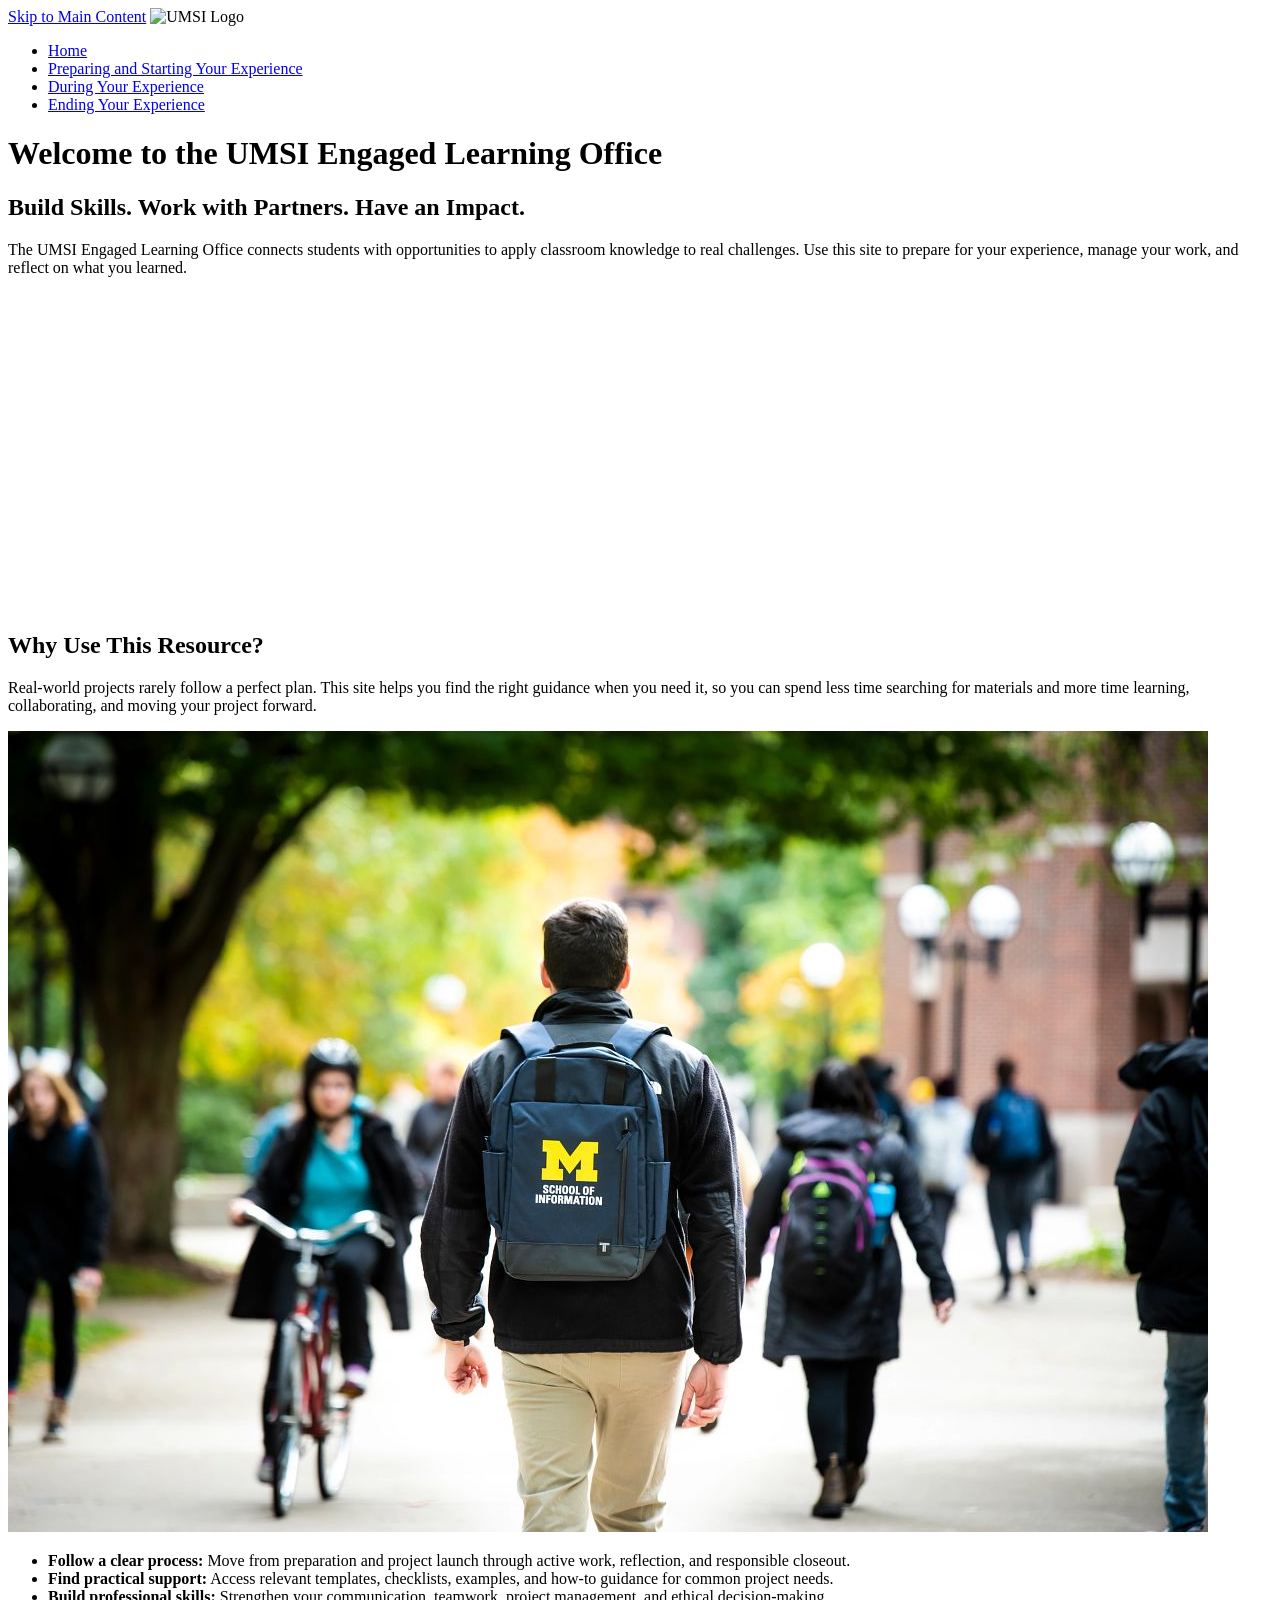
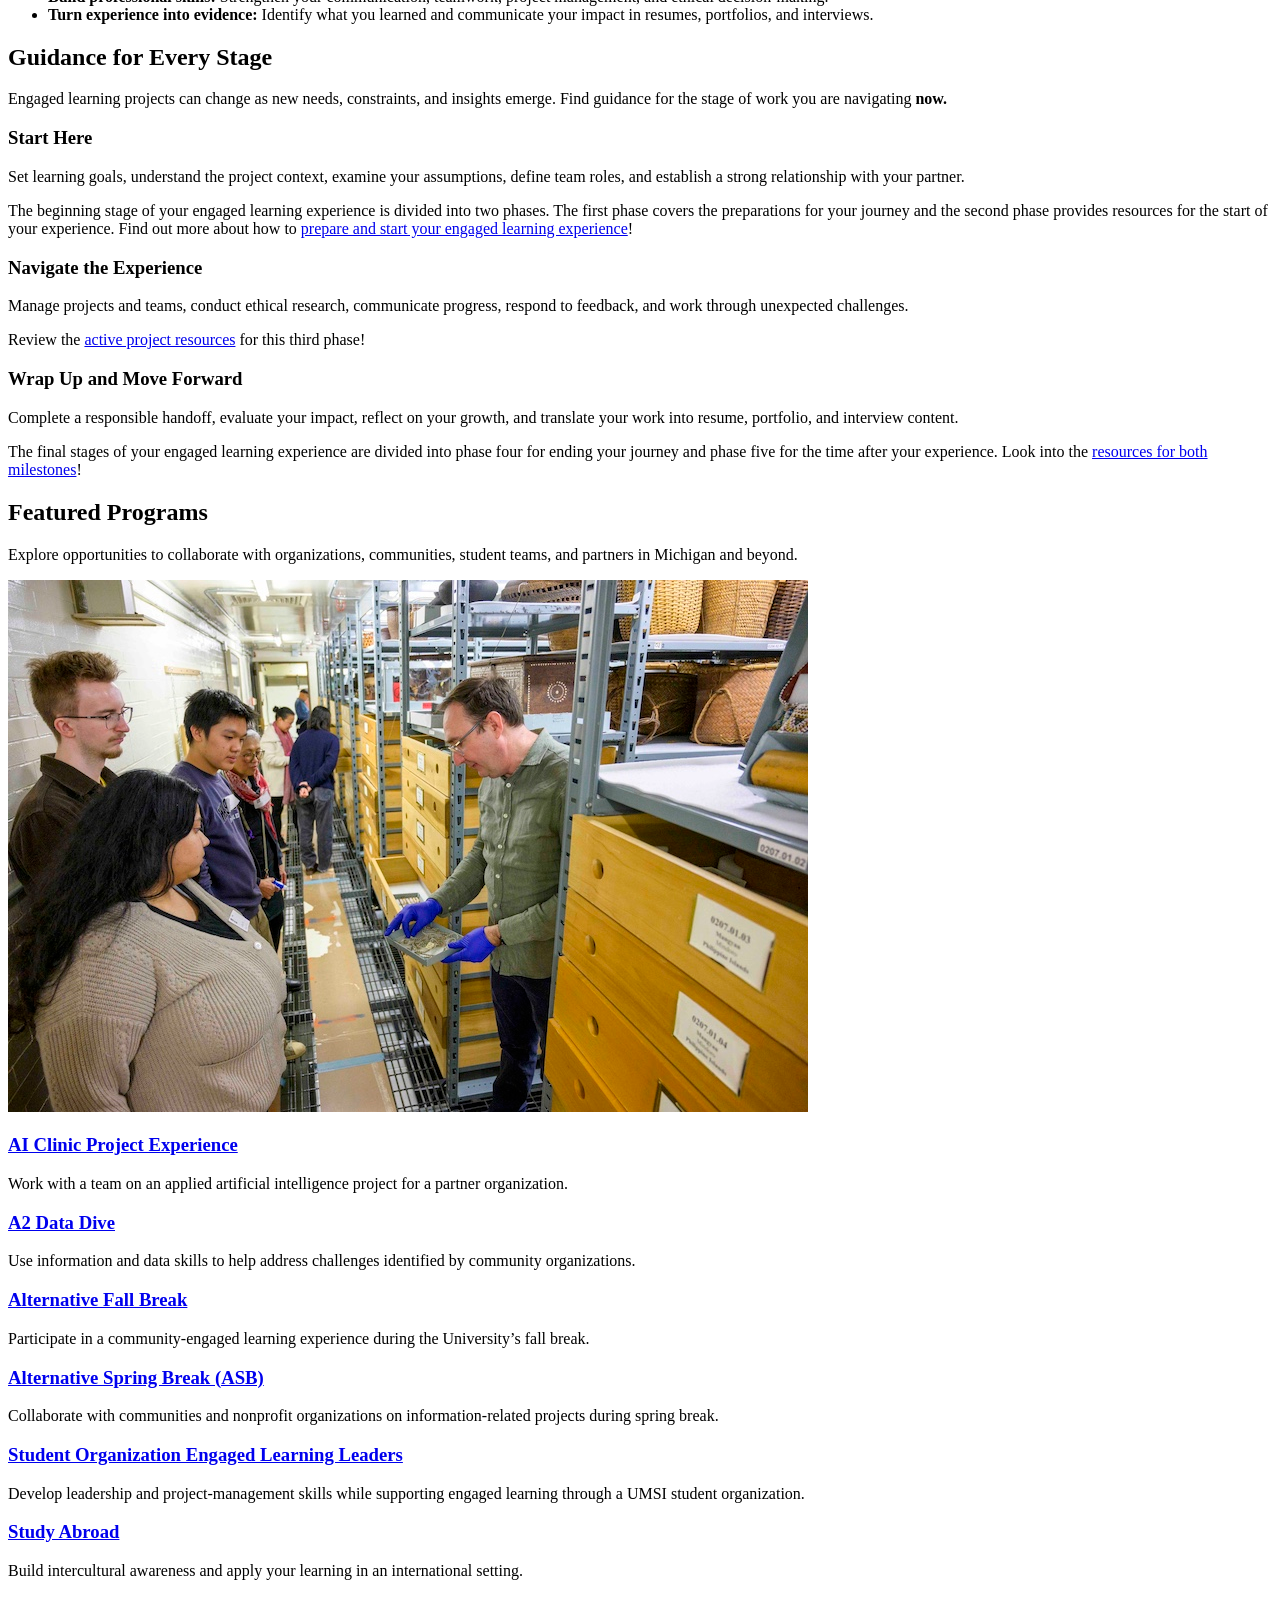
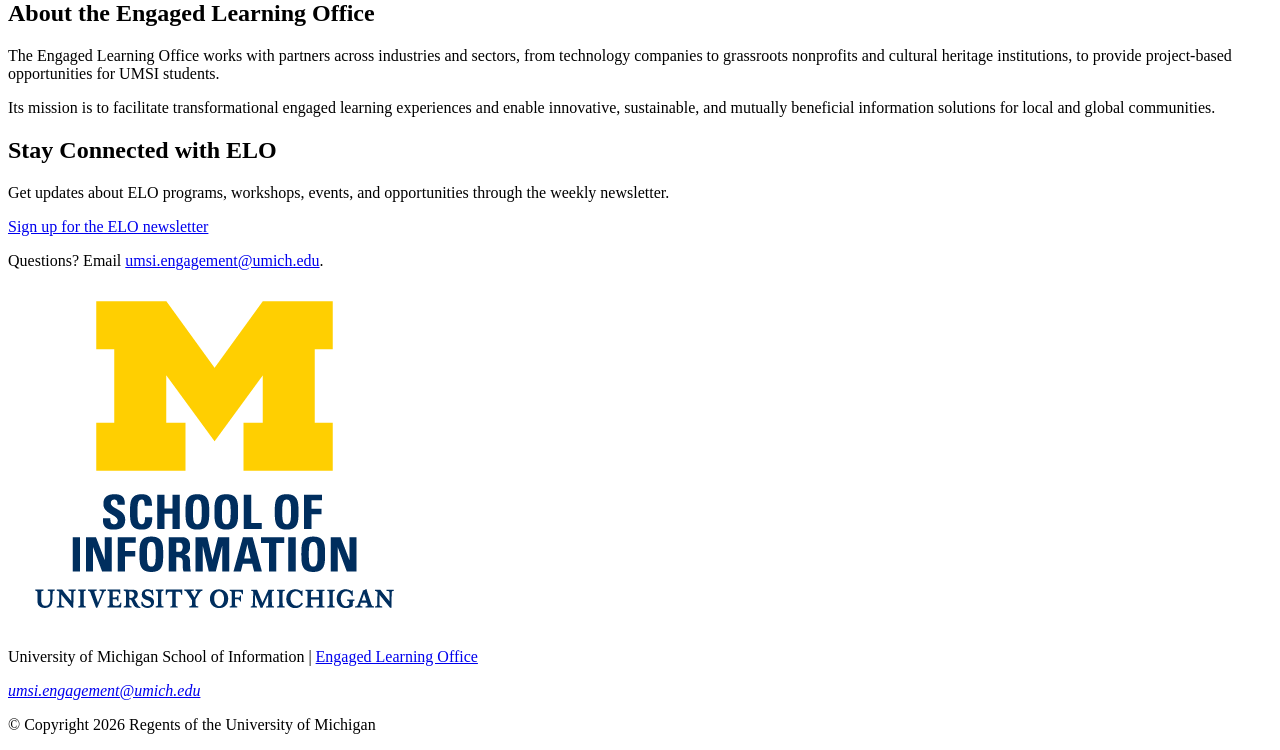
==== index.html @ 539a221c "Finish v1.3: validator gave error on youtube embedding code" ====
<!DOCTYPE html>
<html lang="en">
  <head>
      <meta charset="UTF-8">
      <meta name="viewport" content="width=device-width, initial-scale=1.0">
      <title>Engaged Learning Resources | UMSI</title>
  </head>

  <body>
    <header>
      <a href = "#main">Skip to Main Content</a>
      <img src="images/UMSI_header_logo.png" alt="UMSI Logo">
      <nav>
        <ul>
          <li><a href = "index.html">Home</a></li>
          <li><a href = "starting.html">Preparing and Starting Your Experience</a></li>
          <li><a href = "during.html">During Your Experience</a></li>
          <li><a href= "ending.html">Ending Your Experience</a></li>
        </ul>
      </nav>
      <h1>Welcome to the UMSI Engaged Learning Office</h1>
    </header>

    <main id="main">
      <section>
        <h2>Build Skills. Work with Partners. Have an Impact.</h2>
        <p>The UMSI Engaged Learning Office connects students with opportunities to apply classroom knowledge to real challenges. Use this site to prepare for your experience, manage your work, and reflect on what you learned.</p>
        <iframe width="560" height="315" src="https://www.youtube.com/embed/81ZO9RfIJEQ?si=tBp82YWZMl1u7CVS" title="YouTube video player" frameborder="0" allow="accelerometer; autoplay; clipboard-write; encrypted-media; gyroscope; picture-in-picture; web-share" referrerpolicy="strict-origin-when-cross-origin" allowfullscreen></iframe>
          <!-- Note: this iframe might cause an Axe ARIA error - that's not on you that's on YouTube! -->
      </section>

      <section>
        <h2>Why Use This Resource?</h2>
        <p>Real-world projects rarely follow a perfect plan. This site helps you find the right guidance when you need it, so you can spend less time searching for materials and more time learning, collaborating, and moving your project forward.</p>
        <img src="images/UMSI_CampusFall_UMSIBackpack_02.jpg" alt="A student wears a UMSI backpack in fall on the University Campus.">
        <ul>
          <li><strong>Follow a clear process:</strong> Move from preparation and project launch through active work, reflection, and responsible closeout.</li>
          <li><strong>Find practical support:</strong> Access relevant templates, checklists, examples, and how-to guidance for common project needs.</li>
          <li><strong>Build professional skills:</strong> Strengthen your communication, teamwork, project management, and ethical decision-making.</li>
          <li><strong>Turn experience into evidence:</strong> Identify what you learned and communicate your impact in resumes, portfolios, and interviews.</li>
        </ul>
      </section>

      <section>
        <h2>Guidance for Every Stage</h2>
        <p>Engaged learning projects can change as new needs, constraints, and insights emerge. Find guidance for the stage of work you are navigating <strong>now.</strong></p>
        <article>
          <h3>Start Here</h3>
          <p>Set learning goals, understand the project context, examine your assumptions, define team roles, and establish a strong relationship with your partner.</p>
          <p>The beginning stage of your engaged learning experience is divided into two phases. The first phase covers the preparations for your journey and the second phase provides resources for the start of your experience. Find out more about how to <a href="starting.html">prepare and start your engaged learning experience</a>!</p>
        </article>
        <article>
          <h3>Navigate the Experience</h3>
          <p>Manage projects and teams, conduct ethical research, communicate progress, respond to feedback, and work through unexpected challenges.</p>
          <p>Review the <a href="during.html">active project resources</a> for this third phase!</p>
        </article>
        <article>
          <h3>Wrap Up and Move Forward</h3>
          <p>Complete a responsible handoff, evaluate your impact, reflect on your growth, and translate your work into resume, portfolio, and interview content.</p>
          <p>The final stages of your engaged learning experience are divided into phase four for ending your journey and phase five for the time after your experience. Look into the <a href="ending.html">resources for both milestones</a>!</p>
        </article>
      </section>

      <section>
        <h2>Featured Programs</h2>
        <p>Explore opportunities to collaborate with organizations, communities, student teams, and partners in Michigan and beyond.</p>
        <img src="images/UMSI_alt_fallbreak_fieldmuseum.jpeg" alt="Students in Chicago at the Field Museum for alternative spring break">
        <article>
          <h3><a href="https://mcompass.umich.edu/_portal/tds-program-brochure?programid=12810">AI Clinic Project Experience</a></h3>
          <p>Work with a team on an applied artificial intelligence project for a partner organization.</p>
        </article>
        <article>
          <h3><a href="https://mcompass.umich.edu/_portal/tds-program-brochure?programid=12556">A2 Data Dive</a></h3>
          <p>Use information and data skills to help address challenges identified by community organizations.</p>
        </article>
        <article>
          <h3><a href="https://mcompass.umich.edu/_portal/tds-program-brochure?programid=11297">Alternative Fall Break</a></h3>
          <p>Participate in a community-engaged learning experience during the University’s fall break.</p>
        </article>
        <article>
          <h3><a href="https://mcompass.umich.edu/_portal/tds-program-brochure?programid=10621">Alternative Spring Break (ASB)</a></h3>
          <p>Collaborate with communities and nonprofit organizations on information-related projects during spring break.</p>
        </article>
        <article>
          <h3><a href="https://mcompass.umich.edu/_portal/tds-program-brochure?programid=12294">Student Organization Engaged Learning Leaders</a></h3>
          <p>Develop leadership and project-management skills while supporting engaged learning through a UMSI student organization.</p>
        </article>
        <article>
          <h3><a href="https://www.si.umich.edu/student-life/study-abroad">Study Abroad</a></h3>
          <p>Build intercultural awareness and apply your learning in an international setting. </p>
        </article>
      </section>

      <section>
        <h2>About the Engaged Learning Office</h2>
        <p>The Engaged Learning Office works with partners across industries and sectors, from technology companies to grassroots nonprofits and cultural heritage institutions, to provide project-based opportunities for UMSI students.</p>
        <p>Its mission is to facilitate transformational engaged learning experiences and enable innovative, sustainable, and mutually beneficial information solutions for local and global communities.</p>
      </section>

      <aside>
        <h2>Stay Connected with ELO</h2>
        <p>Get updates about ELO programs, workshops, events, and opportunities through the weekly newsletter.</p>
        <div>
          <a href="https://umsi.info/elo-newsletter"> Sign up for the ELO newsletter</a>
        </div>
        <p>Questions? Email <a href="mailto:umsi.engagement@umich.edu">umsi.engagement@umich.edu</a>.</p>
      </aside>

      <!-- Content taken & modified from UMGPT with the prompt, "Write me a webpage of intro content to help meet the following requirements - this is for the home page": and then pasted in the client objectives & project requirements"
      UMGPT. (2026). UMGPT ( GPT-5.6 Sol September 7th version) [Large language model]. -->
      <!-- I added further content from the ELO content document and modified some other parts as well-->
    </main>
    
    <footer>
      <img src="images/UMSI_footer_logo.png" alt="UMSI logo">
      <p>University of Michigan School of Information | <a href="https://www.si.umich.edu/programs/engaged-learning/about-engaged-learning-office">Engaged Learning Office </a></p>
      <address>
        <a href="mailto:umsi.engagement@umich.edu">umsi.engagement@umich.edu</a>
      </address>
      <p>&copy; Copyright 2026 Regents of the University of Michigan</p>
    </footer>

  </body>

</html>
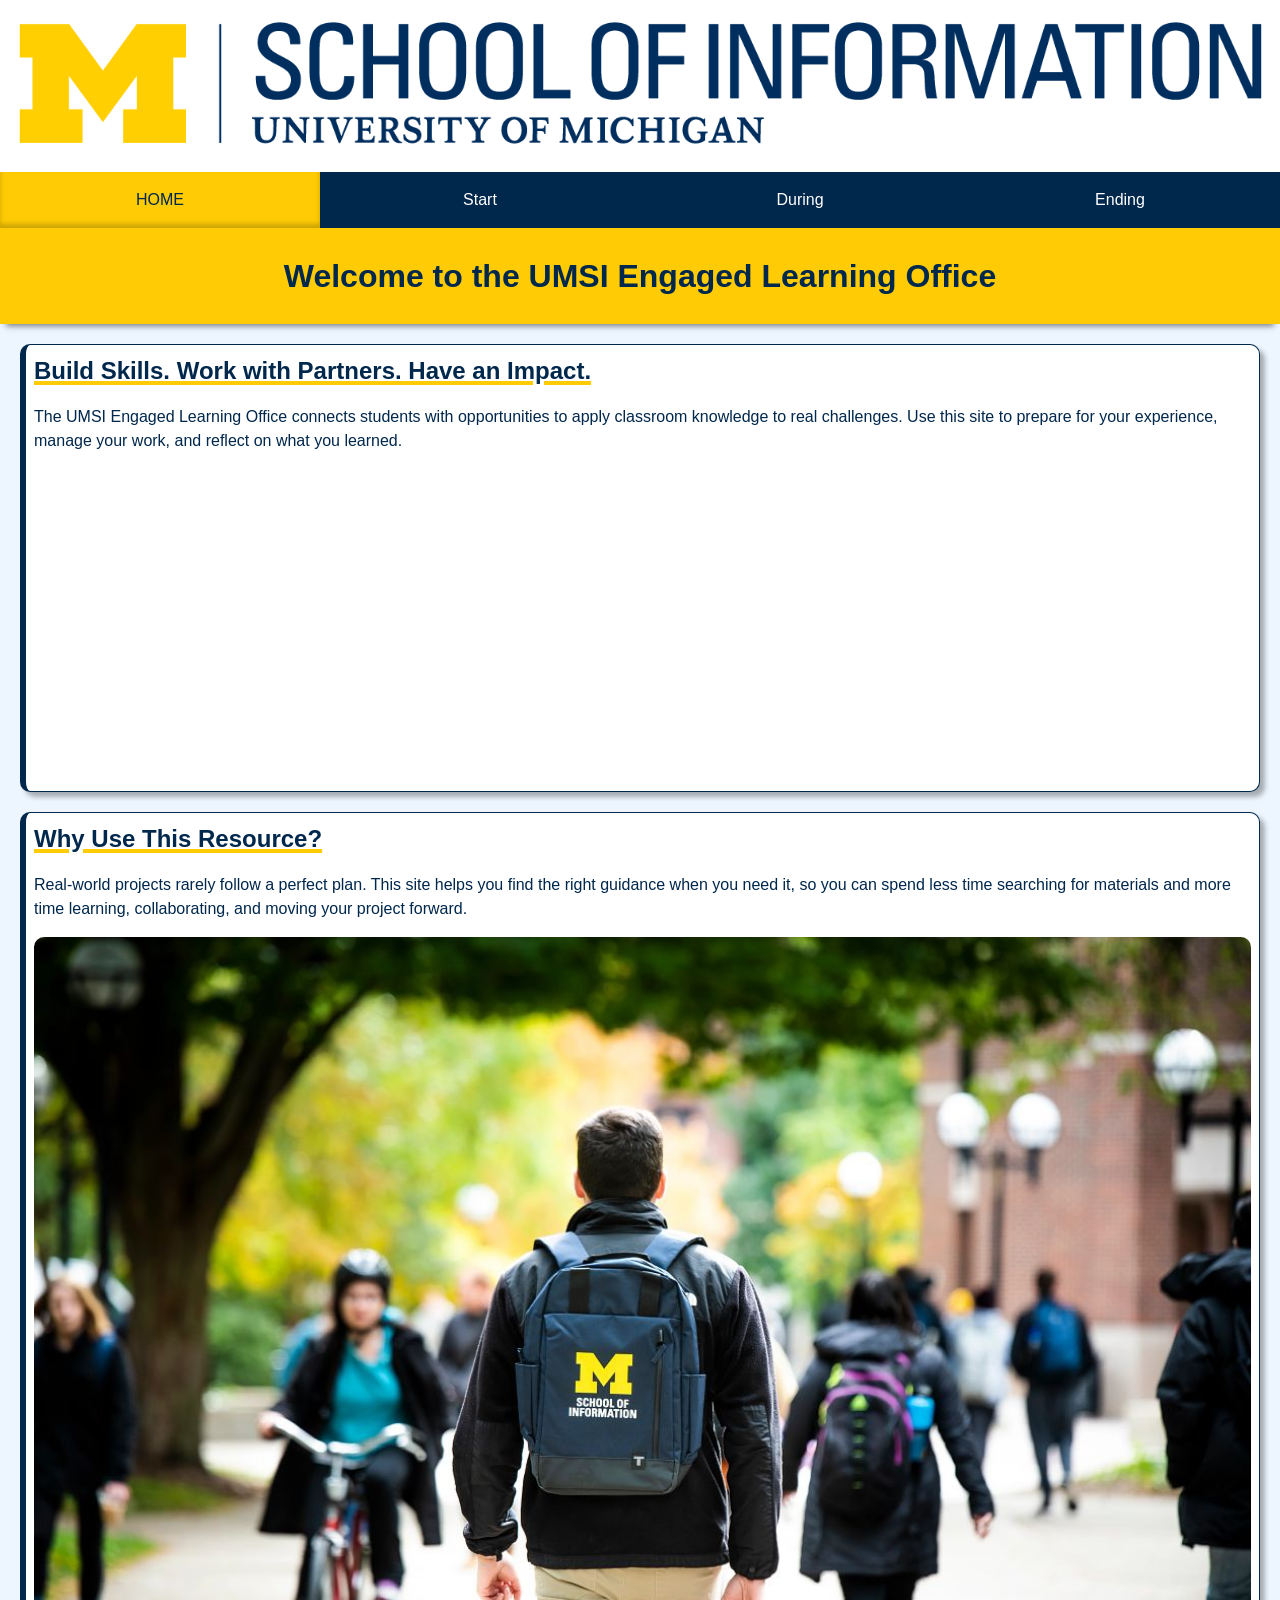
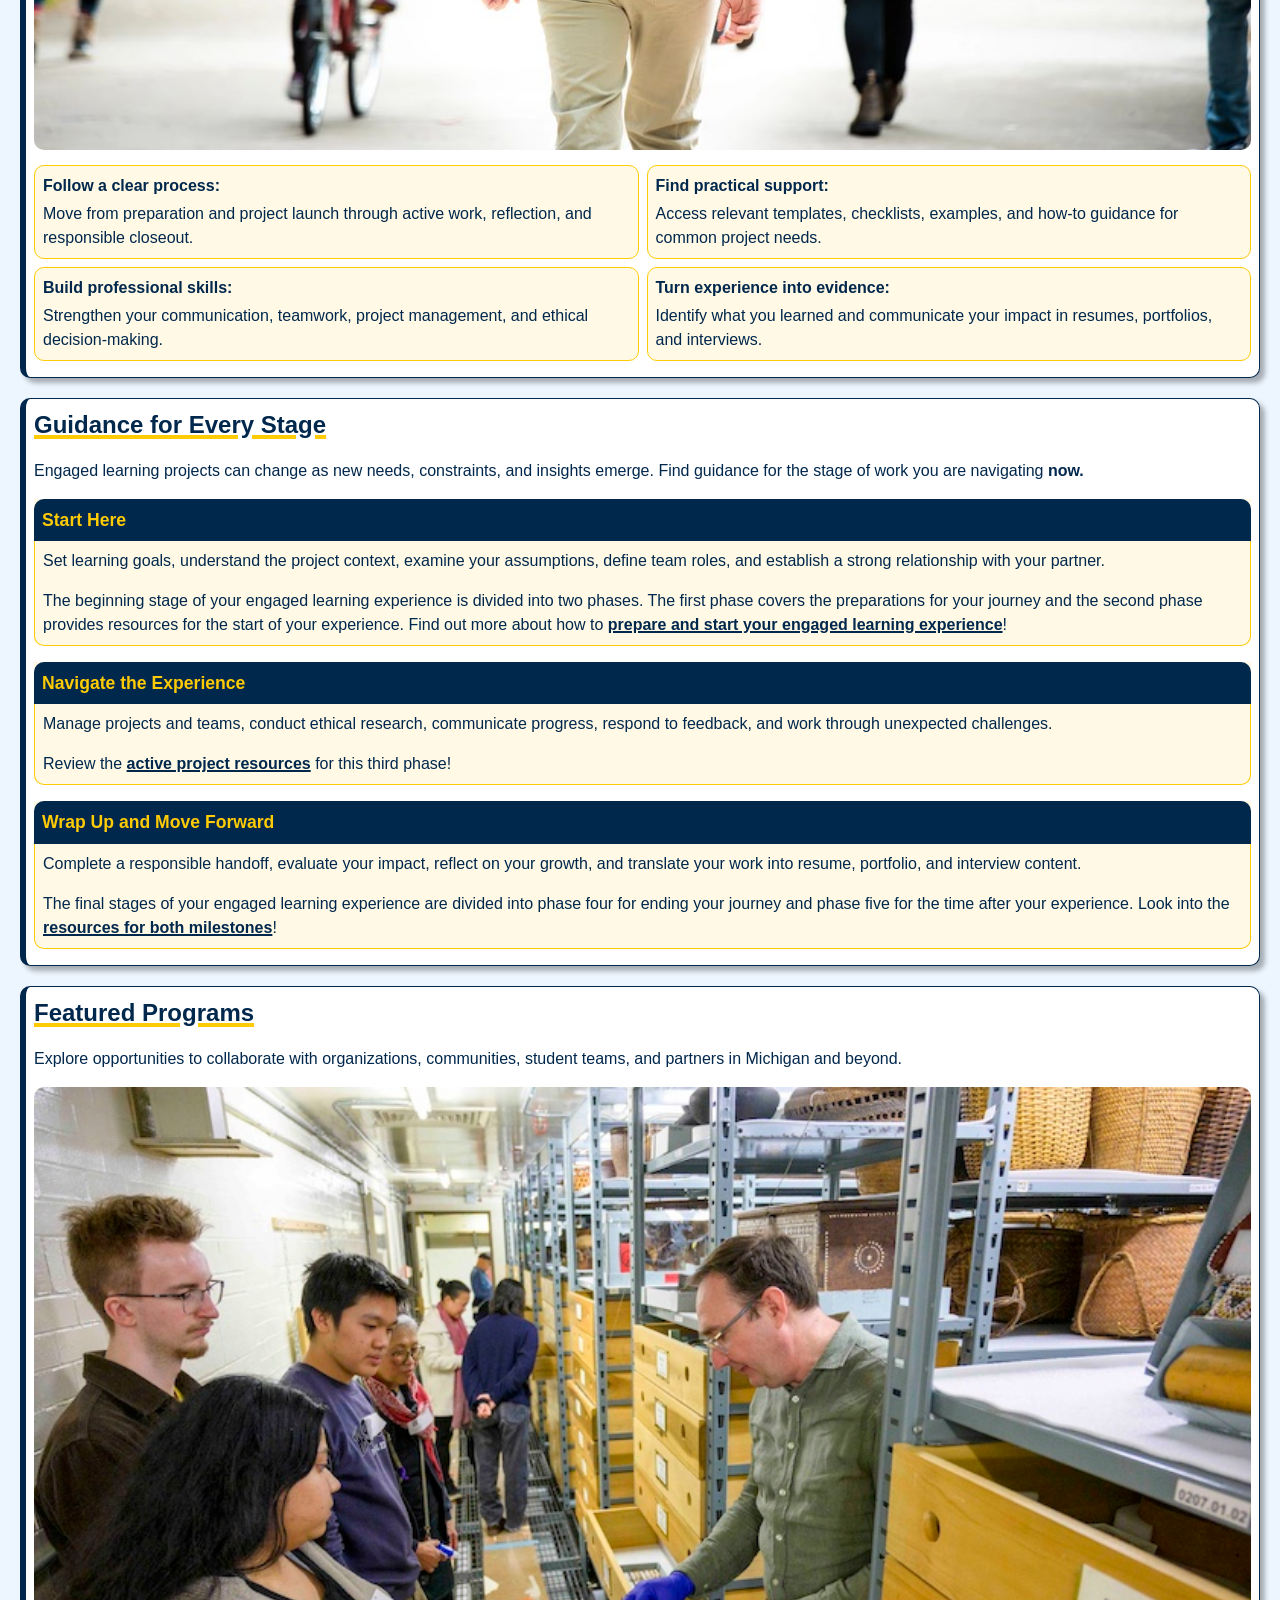
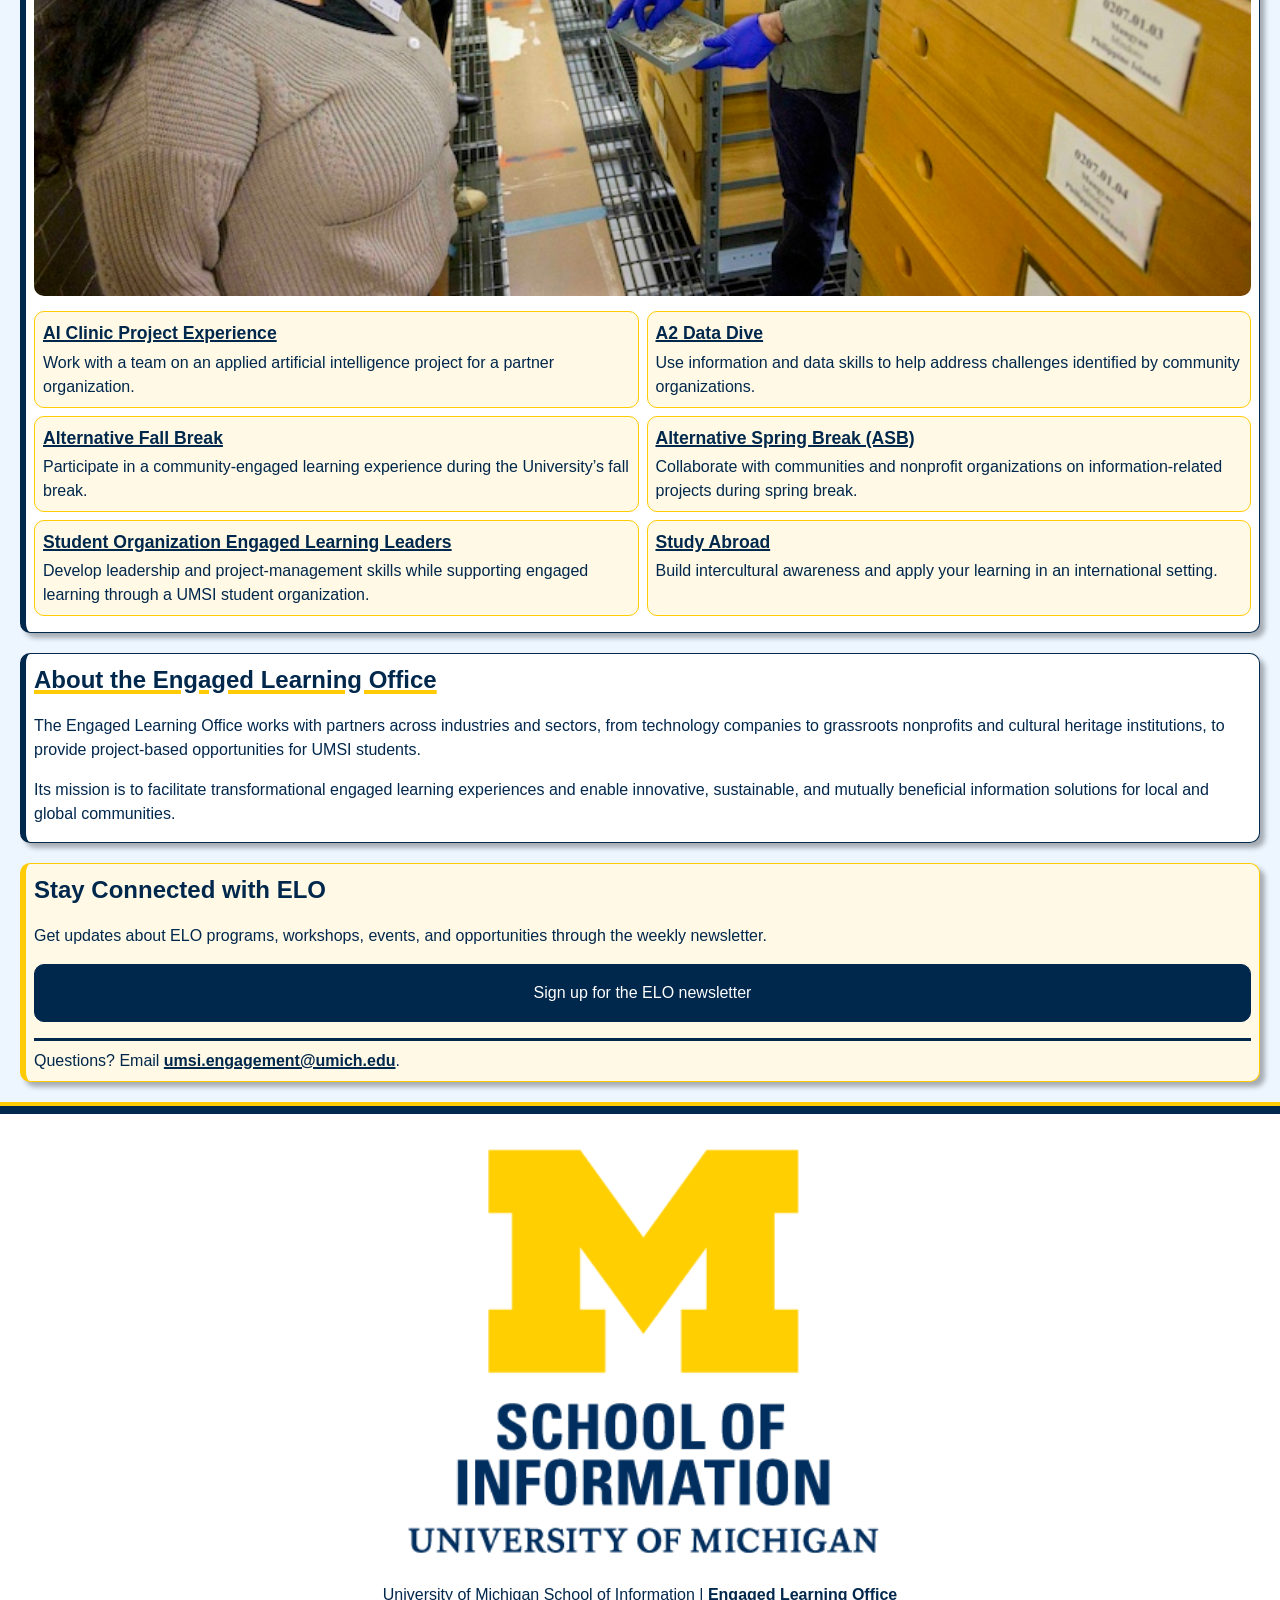
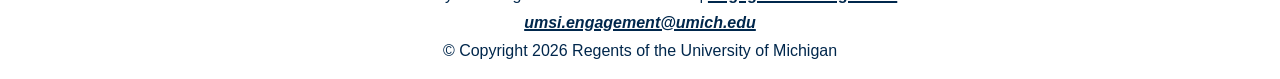
==== commit a07c32a1: "Finish v1.0" ====
--- a/index.html
+++ b/index.html
@@ -3,19 +3,21 @@
   <head>
       <meta charset="UTF-8">
       <meta name="viewport" content="width=device-width, initial-scale=1.0">
+      <link rel="stylesheet" href="css/html5reset.css">
+      <link rel="stylesheet" href="css/style.css">
       <title>Engaged Learning Resources | UMSI</title>
   </head>
 
   <body>
     <header>
-      <a href = "#main">Skip to Main Content</a>
-      <img src="images/UMSI_header_logo.png" alt="UMSI Logo">
+      <a class="skip" href = "#main">Skip to Main Content</a>
+      <img class="logo" src="images/UMSI_header_logo.png" alt="UMSI Logo">
       <nav>
         <ul>
-          <li><a href = "index.html">Home</a></li>
-          <li><a href = "starting.html">Preparing and Starting Your Experience</a></li>
-          <li><a href = "during.html">During Your Experience</a></li>
-          <li><a href= "ending.html">Ending Your Experience</a></li>
+          <li class="active"><a href = "index.html">Home</a></li>
+          <li><a href = "starting.html">Start</a></li>
+          <li><a href = "during.html">During</a></li>
+          <li><a href= "ending.html">Ending</a></li>
         </ul>
       </nav>
       <h1>Welcome to the UMSI Engaged Learning Office</h1>
@@ -33,7 +35,7 @@
         <h2>Why Use This Resource?</h2>
         <p>Real-world projects rarely follow a perfect plan. This site helps you find the right guidance when you need it, so you can spend less time searching for materials and more time learning, collaborating, and moving your project forward.</p>
         <img src="images/UMSI_CampusFall_UMSIBackpack_02.jpg" alt="A student wears a UMSI backpack in fall on the University Campus.">
-        <ul>
+        <ul class="list_container">
           <li><strong>Follow a clear process:</strong> Move from preparation and project launch through active work, reflection, and responsible closeout.</li>
           <li><strong>Find practical support:</strong> Access relevant templates, checklists, examples, and how-to guidance for common project needs.</li>
           <li><strong>Build professional skills:</strong> Strengthen your communication, teamwork, project management, and ethical decision-making.</li>
@@ -41,7 +43,7 @@
         </ul>
       </section>
 
-      <section>
+      <section class="guidance">
         <h2>Guidance for Every Stage</h2>
         <p>Engaged learning projects can change as new needs, constraints, and insights emerge. Find guidance for the stage of work you are navigating <strong>now.</strong></p>
         <article>
@@ -65,30 +67,32 @@
         <h2>Featured Programs</h2>
         <p>Explore opportunities to collaborate with organizations, communities, student teams, and partners in Michigan and beyond.</p>
         <img src="images/UMSI_alt_fallbreak_fieldmuseum.jpeg" alt="Students in Chicago at the Field Museum for alternative spring break">
-        <article>
-          <h3><a href="https://mcompass.umich.edu/_portal/tds-program-brochure?programid=12810">AI Clinic Project Experience</a></h3>
-          <p>Work with a team on an applied artificial intelligence project for a partner organization.</p>
-        </article>
-        <article>
-          <h3><a href="https://mcompass.umich.edu/_portal/tds-program-brochure?programid=12556">A2 Data Dive</a></h3>
-          <p>Use information and data skills to help address challenges identified by community organizations.</p>
-        </article>
-        <article>
-          <h3><a href="https://mcompass.umich.edu/_portal/tds-program-brochure?programid=11297">Alternative Fall Break</a></h3>
-          <p>Participate in a community-engaged learning experience during the University’s fall break.</p>
-        </article>
-        <article>
-          <h3><a href="https://mcompass.umich.edu/_portal/tds-program-brochure?programid=10621">Alternative Spring Break (ASB)</a></h3>
-          <p>Collaborate with communities and nonprofit organizations on information-related projects during spring break.</p>
-        </article>
-        <article>
-          <h3><a href="https://mcompass.umich.edu/_portal/tds-program-brochure?programid=12294">Student Organization Engaged Learning Leaders</a></h3>
-          <p>Develop leadership and project-management skills while supporting engaged learning through a UMSI student organization.</p>
-        </article>
-        <article>
-          <h3><a href="https://www.si.umich.edu/student-life/study-abroad">Study Abroad</a></h3>
-          <p>Build intercultural awareness and apply your learning in an international setting. </p>
-        </article>
+        <div class="featured_programs">
+          <article>
+            <h3><a href="https://mcompass.umich.edu/_portal/tds-program-brochure?programid=12810">AI Clinic Project Experience</a></h3>
+            <p>Work with a team on an applied artificial intelligence project for a partner organization.</p>
+          </article>
+          <article>
+            <h3><a href="https://mcompass.umich.edu/_portal/tds-program-brochure?programid=12556">A2 Data Dive</a></h3>
+            <p>Use information and data skills to help address challenges identified by community organizations.</p>
+          </article>
+          <article>
+            <h3><a href="https://mcompass.umich.edu/_portal/tds-program-brochure?programid=11297">Alternative Fall Break</a></h3>
+            <p>Participate in a community-engaged learning experience during the University’s fall break.</p>
+          </article>
+          <article>
+            <h3><a href="https://mcompass.umich.edu/_portal/tds-program-brochure?programid=10621">Alternative Spring Break (ASB)</a></h3>
+            <p>Collaborate with communities and nonprofit organizations on information-related projects during spring break.</p>
+          </article>
+          <article>
+            <h3><a href="https://mcompass.umich.edu/_portal/tds-program-brochure?programid=12294">Student Organization Engaged Learning Leaders</a></h3>
+            <p>Develop leadership and project-management skills while supporting engaged learning through a UMSI student organization.</p>
+          </article>
+          <article>
+            <h3><a href="https://www.si.umich.edu/student-life/study-abroad">Study Abroad</a></h3>
+            <p>Build intercultural awareness and apply your learning in an international setting. </p>
+          </article>
+        </div>
       </section>
 
       <section>
@@ -112,7 +116,7 @@
     </main>
     
     <footer>
-      <img src="images/UMSI_footer_logo.png" alt="UMSI logo">
+      <img class="logo" src="images/UMSI_footer_logo.png" alt="UMSI Logo in square format">
       <p>University of Michigan School of Information | <a href="https://www.si.umich.edu/programs/engaged-learning/about-engaged-learning-office">Engaged Learning Office </a></p>
       <address>
         <a href="mailto:umsi.engagement@umich.edu">umsi.engagement@umich.edu</a>
--- a/css/style.css
+++ b/css/style.css
@@ -0,0 +1,431 @@
+/*taken from hw3*/
+html{
+    scroll-behavior: smooth;
+}
+
+/*(partly) taken from hw3*/
+body {
+    font-family: "Atkison Hyperlegible", "Nunito Sans", sans-serif;
+    font-size: 1rem;
+    line-height: 1.5;
+    margin: 0;
+    padding: 0;
+    color: #00274C;
+}
+
+h1 {
+    font-size: 2rem;
+}
+
+h2 {
+    font-size: 1.5rem;
+}
+
+h3{
+    font-size: 1.1rem;
+}
+.skip {
+    position: absolute;
+    top: -60px;
+    left: 0;
+    padding: 0.5rem 1rem;
+    z-index: 1000;
+    border-radius: 0.5rem;
+    background-color: #FFCB05;
+    border: 0.2rem solid #00274C;
+    text-decoration: none;
+    color: #00274C;
+}
+
+.skip:focus {
+    top: 1rem;
+    left: 1rem;
+}
+
+img.logo {
+    border-radius: 0;
+    margin: 0;
+}
+
+header img {
+    width: 100%;
+}
+
+header h1 {
+    background-color: #FFCB05;
+    text-align: center;
+    padding: 1.5rem;
+    position: relative;
+    z-index: 1;
+    box-shadow: 0 8px 6px -6px rgba(0, 0, 0, 0.5);
+}
+
+header a {
+    text-decoration: none;
+    color: #FFFFFF;
+}
+
+nav ul {
+    display: flex;
+    background-color: #00274C;
+    margin: auto;
+    text-align: center;
+}
+
+nav li {
+    flex: 1;
+    padding: 1rem;
+}
+
+nav a:hover {
+    color: #FFCB05;
+    text-decoration: underline;
+    text-decoration-thickness: 0.15rem;
+}
+
+.active {
+    background-color: #FFCB05;
+    text-transform: uppercase;
+    box-shadow: inset 0 -4px 5px rgba(0, 0, 0, 0.2);
+}
+
+.active a {
+    color: #00274C;
+}
+
+.active a:hover {
+    color: #00274C;
+}
+
+iframe {
+    width: 100%;
+}
+
+img {
+    width: 100%;
+    border-radius: 10px;
+    margin-bottom: 0.5rem;
+}
+
+section {
+    margin-bottom: 1.25rem;
+    padding: 0.5rem 0.5rem 0 0.5rem;
+    background-color: #FFF;
+    border: 0.1rem solid #00274C;
+    border-left: 0.4rem solid #00274C;
+    border-radius: 10px;
+    box-shadow: 5px 5px 5px rgba(0, 0, 0, 0.3);
+}
+
+section h2 {
+    text-decoration: underline;
+    text-decoration-color: #FFCB05;
+    text-decoration-thickness: 0.25rem;
+    margin-bottom: 1rem;
+}
+
+section p {
+    margin-bottom: 1rem;
+}
+
+.list_container {
+    display: grid;
+    grid-template-columns: 1fr 1fr 1fr 1fr;
+    gap: 0.5rem;
+    list-style: none;
+    margin-bottom: 1rem;
+}
+
+.list_container strong {
+    display: block;
+    margin-bottom: 0.25rem;
+}
+
+.list_container li {
+    border: 0.1rem solid #FFCB05;
+    border-radius: 10px;
+    padding: 0.5rem;
+    background-color: #FFF9E6;
+}
+
+.list_container li:nth-child(1) {
+    grid-column: 1 / span 2;
+    grid-row: 1 /span 2;
+}
+
+.list_container li:nth-child(2) {
+    grid-column: 3 / span 2;
+    grid-row: 1 /span 2;
+}
+
+.list_container li:nth-child(3) {
+    grid-column: 1 / span 2;
+    grid-row: 3 /span 2;
+}
+
+.list_container li:nth-child(4) {
+    grid-column: 3 / span 2;
+    grid-row: 3 /span 2;
+}
+
+.guidance article {
+    background-color: #FFF9E6;
+    border-radius: 0 0 10px 10px;
+    margin-bottom: 1rem;
+}
+
+.guidance h3 {
+    background-color: #00274C;
+    color: #FFCB05;
+    border-radius: 10px 10px 0 0;
+    padding: 0.5rem;
+}
+
+.guidance p {
+    padding: 0.5rem;
+    margin: 0;
+    border-left: 0.1rem solid #FFCB05;
+    border-right: 0.1rem solid #FFCB05;
+}
+
+.guidance > p:first-of-type {
+    padding: 0;
+    margin-bottom: 1rem;
+    border: none;
+}
+
+.guidance article p:last-of-type {
+    border-bottom: 0.1rem solid #FFCB05;
+    border-radius: 0 0 10px 10px;
+}
+
+.guidance a {
+    text-decoration-color: #00274C;
+    text-decoration-thickness: 0.15rem;
+    font-weight: bold;
+    color:#00274C;
+}
+
+#main {
+    padding: 1.25rem;
+    background-color: #EDF6FF;
+    border-bottom: 0.3rem solid #FFCB05;
+}
+
+.featured_programs {
+    display: grid;
+    grid-template-columns: 1fr 1fr 1fr 1fr;
+    gap: 0.5rem;
+    margin-bottom: 1rem;
+}
+
+.featured_programs article:nth-child(1) {
+    grid-column: 1 / span 2;
+    grid-row: 1 / span 2;
+}
+.featured_programs article:nth-child(2){
+    grid-column: 3 / span 2;
+    grid-row: 1 / span 2;
+}
+.featured_programs article:nth-child(3) {
+    grid-column: 1 / span 2;
+    grid-row: 3 / span 2;
+}
+.featured_programs article:nth-child(4){
+    grid-column: 3 / span 2;
+    grid-row: 3 / span 2;
+}
+.featured_programs article:nth-child(5) {
+    grid-column: 1 / span 2;
+    grid-row: 5 / span 2;
+}
+.featured_programs article:nth-child(6){
+    grid-column: 3 / span 2;
+    grid-row: 5 / span 2;
+}
+
+.featured_programs article {
+    border: 0.1rem solid #FFCB05;
+    background-color: #FFF9E6;
+    border-radius: 10px;
+    padding: 0.5rem;
+}
+
+.featured_programs article a {
+    color:#00274C;
+    font-weight: bold;
+    text-decoration-thickness: 0.15rem;
+}
+
+.featured_programs article h3 {
+    margin-bottom: 0.25rem;
+}
+
+.featured_programs article p {
+    margin: 0;
+}
+
+aside {
+    padding: 0.5rem;
+    border: 0.1rem solid #FFCB05;
+    border-left: 0.4rem solid #FFCB05;
+    border-radius: 10px;
+    box-shadow: 5px 5px 5px rgba(0, 0, 0, 0.3);
+    background-color: #FFF9E6;
+}
+
+aside h2 {
+    margin-bottom: 1rem;
+}
+
+aside div a {
+    text-decoration: none;
+    color: #FFF;
+}
+
+aside div {
+    margin: 1rem 0;
+    padding: 1rem;
+    background-color: #00274C;
+    border: 0.1rem solid #00274C;
+    border-radius: 10px;
+    text-align: center;
+}
+
+aside p:nth-of-type(2) {
+    border-top: 0.2rem solid #00274C;
+    padding-top: 0.5rem;
+}
+
+aside p a {
+    color: #00274C;
+    text-decoration-thickness: 0.15rem;
+    font-weight: bold;
+}
+
+.unordered_list li {
+    margin-bottom: 0.5rem;
+}
+
+.unordered_list li:last-child {
+    margin-bottom: 0;
+}
+
+.unordered_list {
+    padding-left: 1.5rem;
+    list-style-type: square;
+    margin-bottom: 1rem;
+}
+
+.unordered_list li::marker {
+    color: #FFCB05;
+    font-size: 1.5rem;
+}
+
+.unordered_list a {
+    color:#00274C;
+    text-decoration-thickness: 0.15rem;
+    font-weight: bold;
+}
+
+ol {
+    padding-left: 1.5rem;
+    margin-bottom: 1rem;
+}
+
+ol li {
+    margin-bottom: 0.5rem;
+}
+ol li:last-child {
+    margin-bottom: 0;
+}
+ol li::marker {
+    color: #FFCB05;
+    font-weight: bold;
+}
+ol strong {
+    display: block;
+}
+
+.phase_guiding li{
+    border: 0.1rem solid #00274C;
+    border-radius: 10px;
+    margin-bottom: 0.5rem;
+    padding: 0.25rem;
+    background-color: #EDF6FF;
+}
+
+.phase_guiding li:last-child{
+    margin-bottom: 1rem;
+}
+
+.phase h3{
+    text-decoration: underline;
+    text-decoration-thickness: 0.15rem;
+    text-decoration-color: #FFCB05;
+    margin-bottom: 0.5rem;
+}
+
+.phase_guiding strong {
+    display: block;
+    margin-bottom: 0.25rem;
+}
+
+table {
+    width: 100%;
+    margin-bottom: 1rem;
+}
+
+th, td {
+    padding: 0.4rem;
+    border: 0.1rem solid lightgray;
+}
+
+thead {
+    color: #FFF;
+    background-color: #00274C;
+}
+
+th:nth-child(1), td:nth-child(1) {
+    width: 25%;
+}
+
+th:nth-child(2), td:nth-child(2) {
+    width: 30%;
+}
+
+th:nth-child(3), td:nth-child(3) {
+    width: 45%;
+}
+
+td:nth-child(1) {
+    background-color: #FFF9E6;
+}
+
+caption {
+    position: absolute;
+    top: -100px;
+}
+
+footer {
+    border-top: 0.5rem solid #00274C;
+    display: grid;
+    grid-template-columns: 1fr 1fr 1fr 1fr 1fr 1fr 1fr;
+    row-gap: 0.25rem;
+    text-align: center;
+    padding: 1rem;
+}
+
+footer img {
+    grid-column: 3 /span 3;
+}
+
+footer p, footer address {
+    grid-column: 1 / -1;
+}
+
+footer a {
+    color: #00274C;
+    font-weight: bold;
+    text-decoration-thickness: 0.15rem;
+}
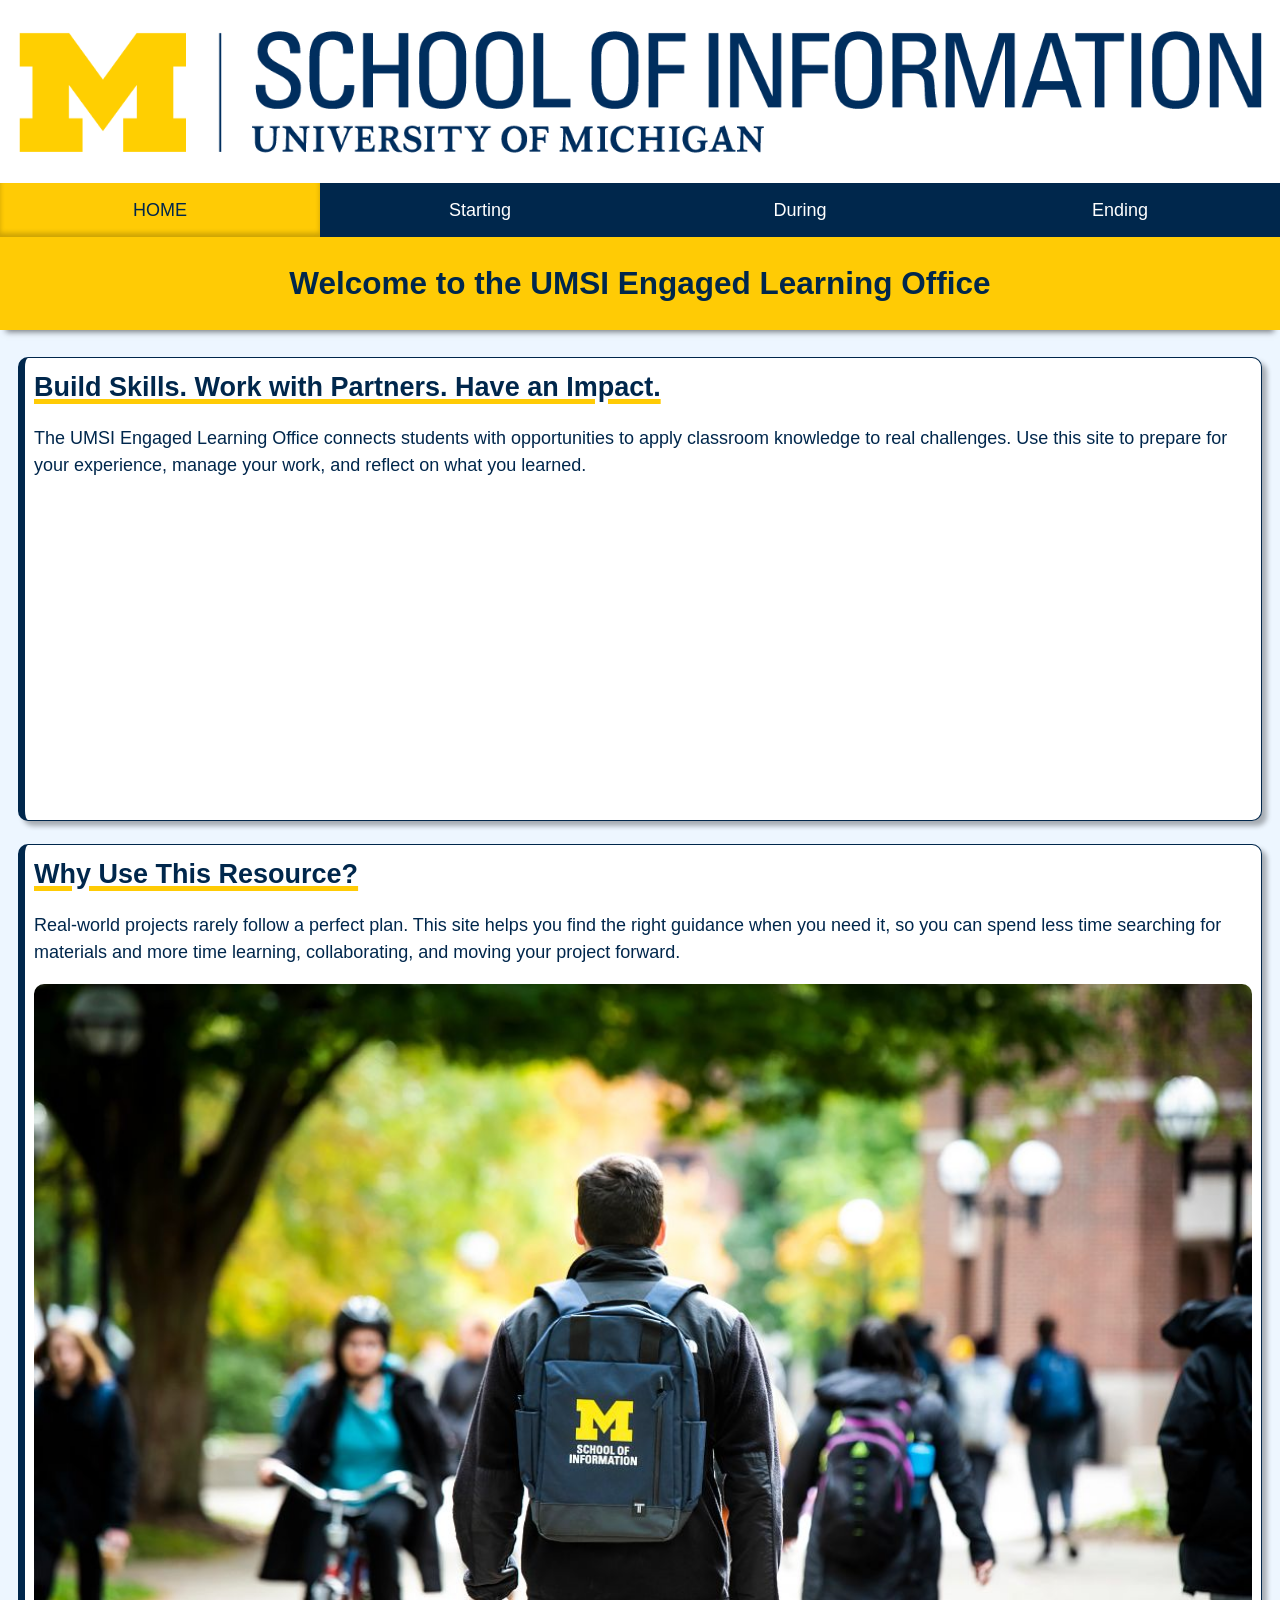
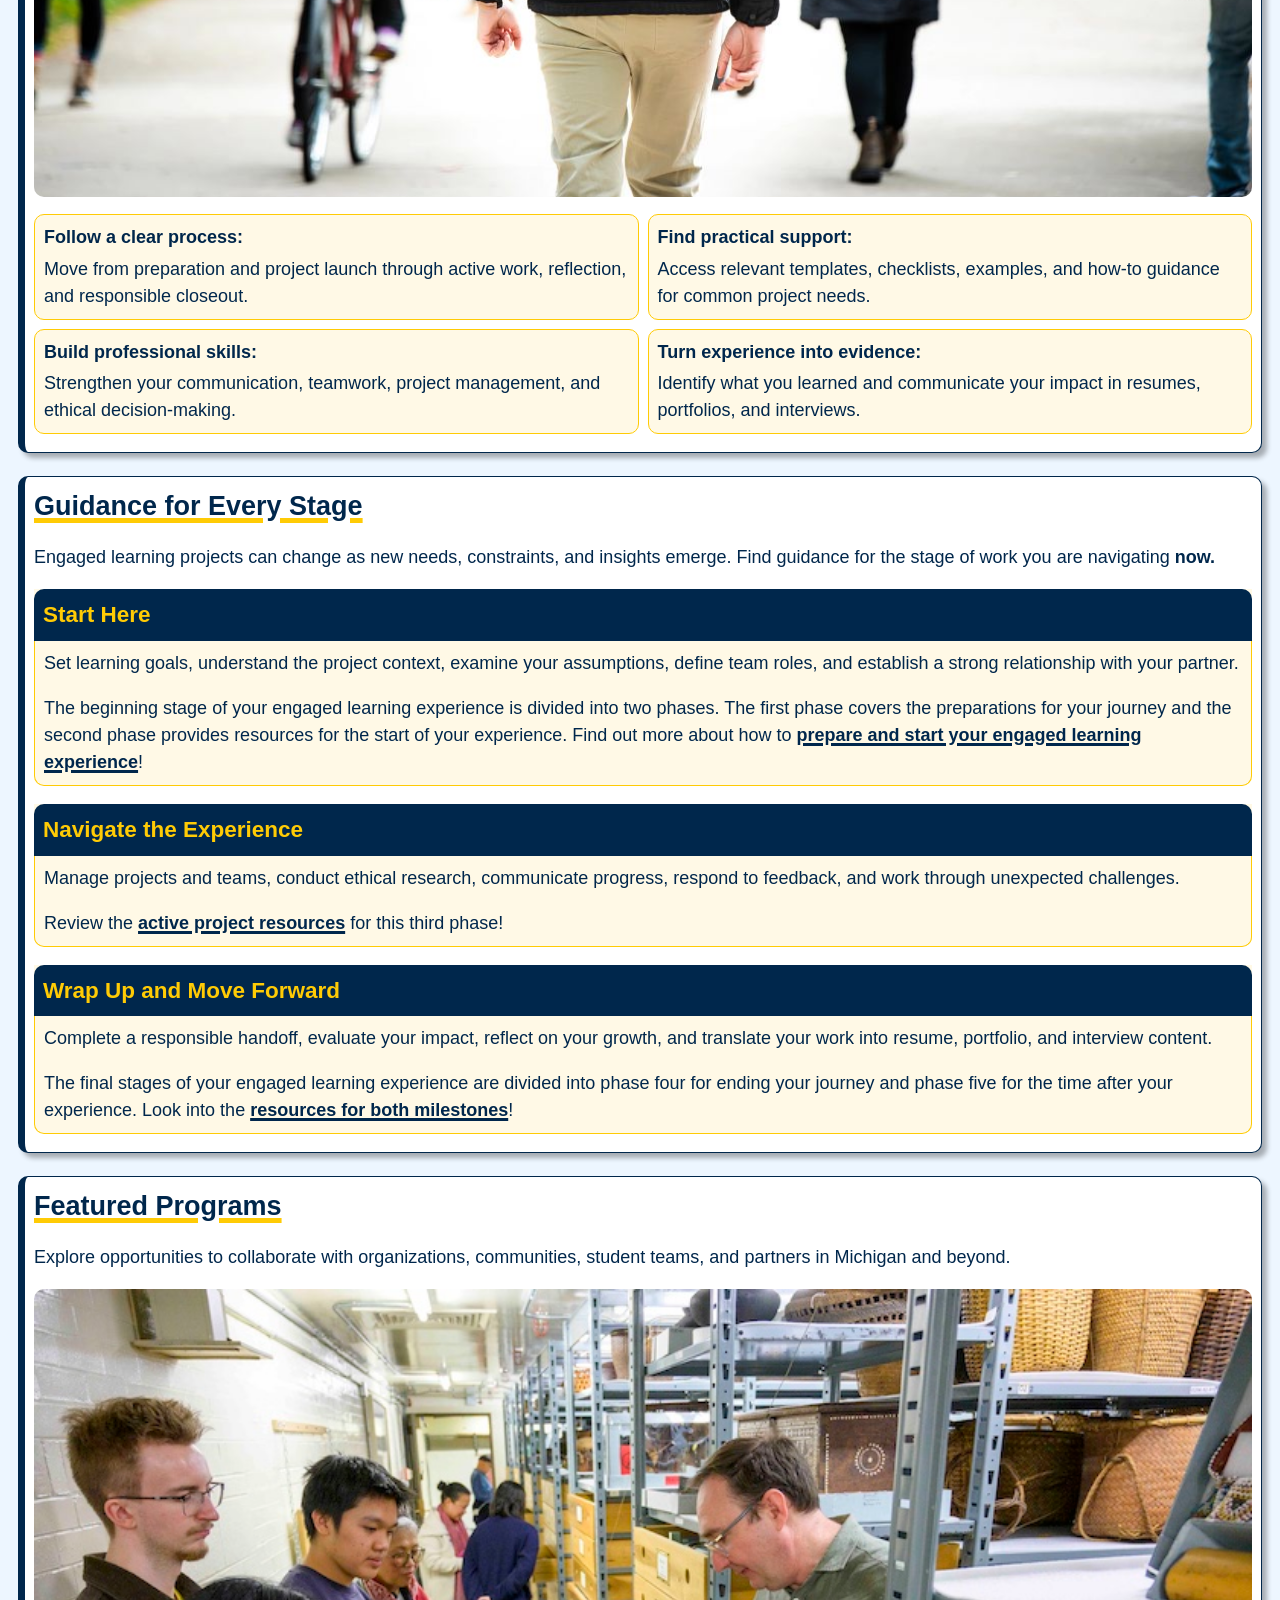
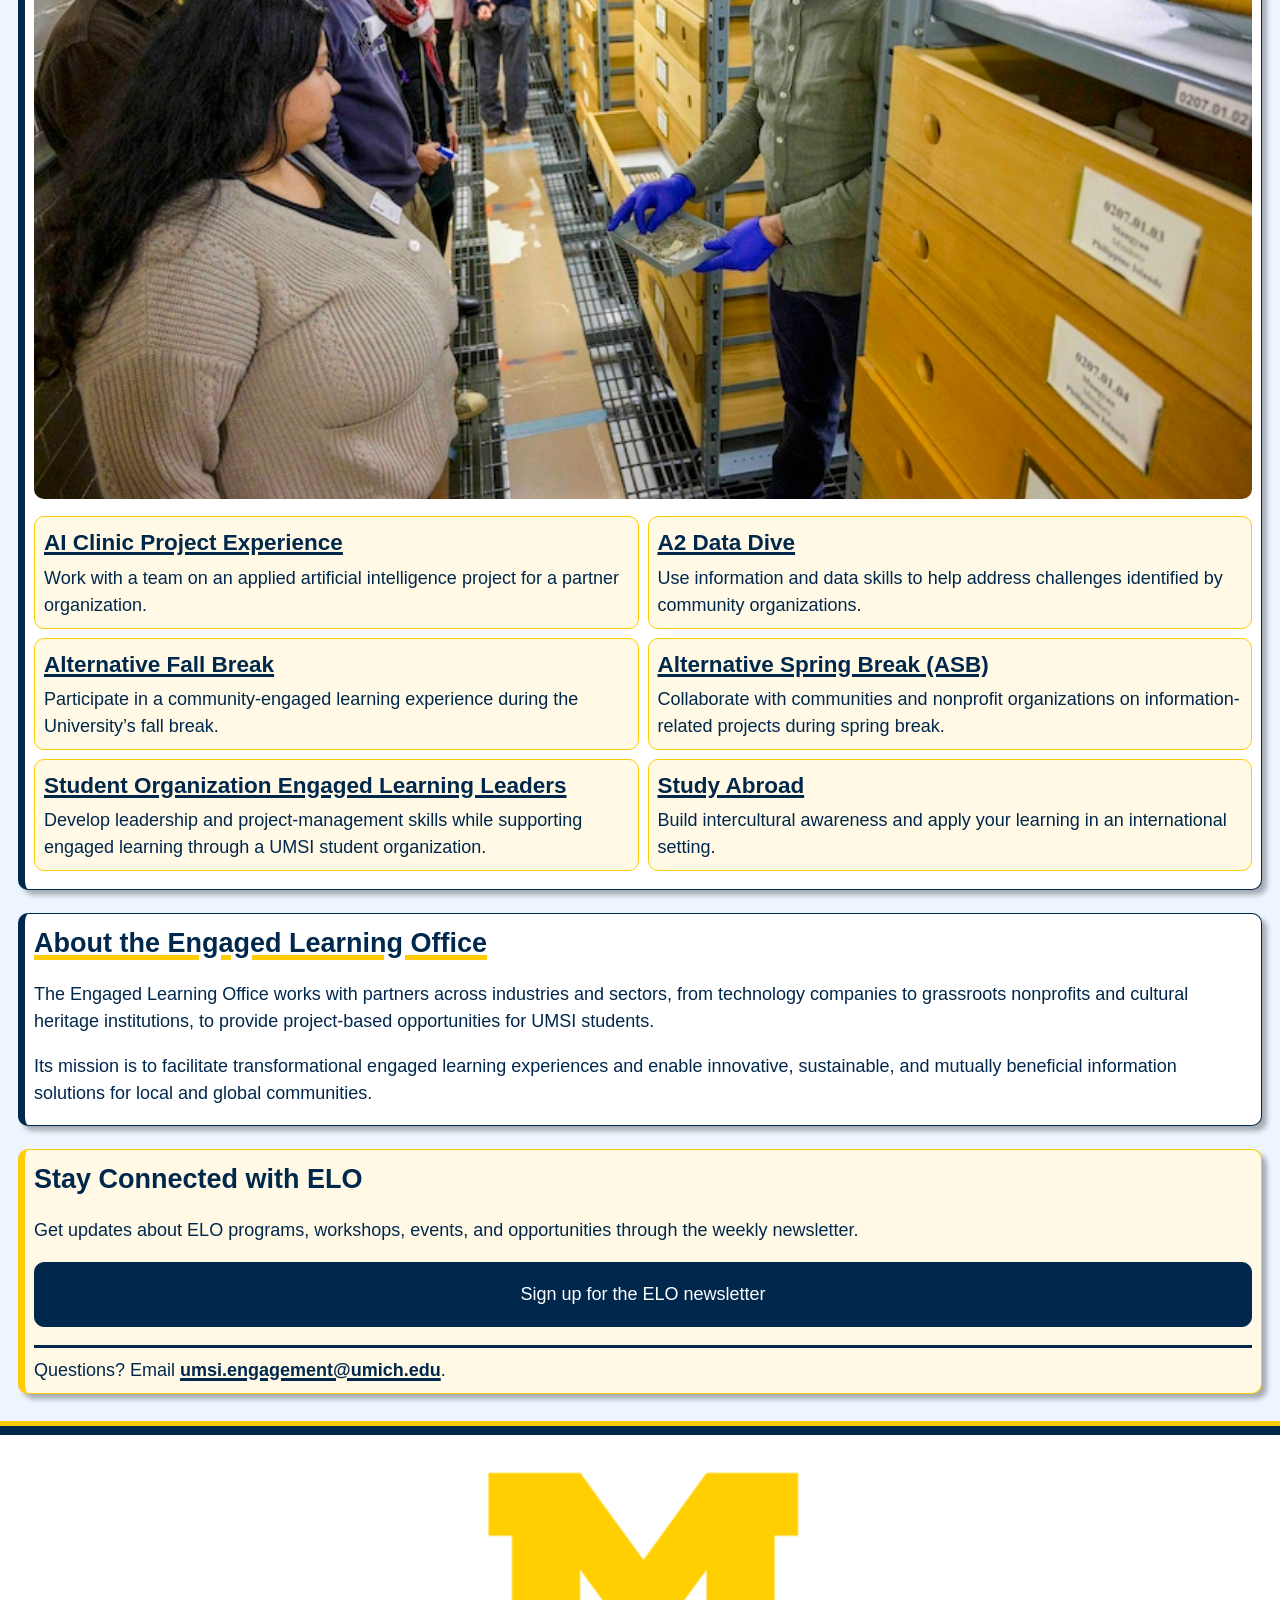
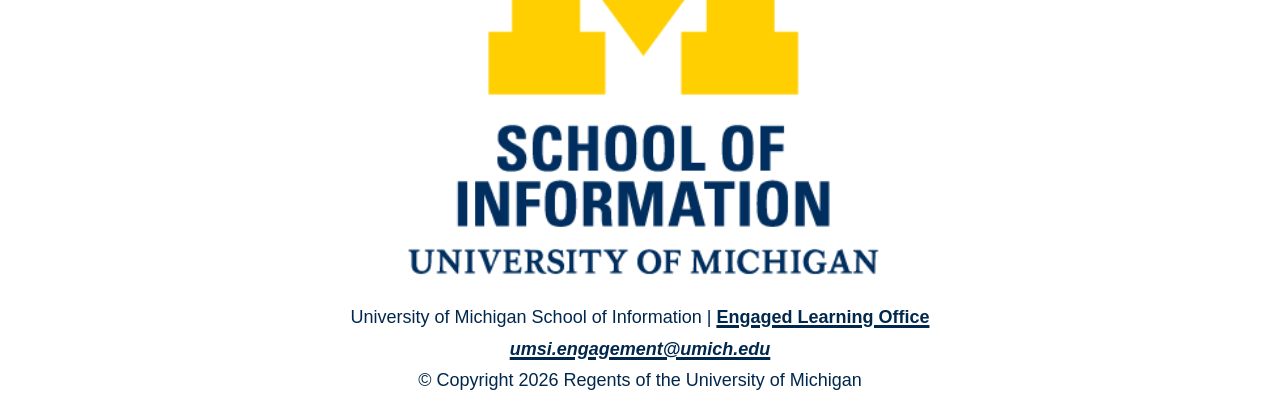
==== commit e5497775: "Finsish v1.4: better accessibility" ====
--- a/index.html
+++ b/index.html
@@ -15,7 +15,7 @@
       <nav>
         <ul>
           <li class="active"><a href = "index.html">Home</a></li>
-          <li><a href = "starting.html">Start</a></li>
+          <li><a href = "starting.html">Starting</a></li>
           <li><a href = "during.html">During</a></li>
           <li><a href= "ending.html">Ending</a></li>
         </ul>
--- a/css/style.css
+++ b/css/style.css
@@ -1,12 +1,12 @@
-/*taken from hw3*/
+/*partly taken from hw3*/
 html{
     scroll-behavior: smooth;
+    font-size: 18px;
 }
 
 /*(partly) taken from hw3*/
 body {
     font-family: "Atkison Hyperlegible", "Nunito Sans", sans-serif;
-    font-size: 1rem;
     line-height: 1.5;
     margin: 0;
     padding: 0;
@@ -14,7 +14,7 @@
 }
 
 h1 {
-    font-size: 2rem;
+    font-size: 1.75rem;
 }
 
 h2 {
@@ -22,7 +22,7 @@
 }
 
 h3{
-    font-size: 1.1rem;
+    font-size: 1.25rem;
 }
 .skip {
     position: absolute;
@@ -47,14 +47,16 @@
     margin: 0;
 }
 
-header img {
+header img.logo {
     width: 100%;
+    display: block;
+    margin: 0.5rem 0;
 }
 
 header h1 {
     background-color: #FFCB05;
     text-align: center;
-    padding: 1.5rem;
+    padding: 1.25rem;
     position: relative;
     z-index: 1;
     box-shadow: 0 8px 6px -6px rgba(0, 0, 0, 0.5);
@@ -74,7 +76,7 @@
 
 nav li {
     flex: 1;
-    padding: 1rem;
+    padding: 0.75rem;
 }
 
 nav a:hover {
@@ -207,7 +209,7 @@
 }
 
 #main {
-    padding: 1.25rem;
+    padding: 1.5rem 1rem 0.5rem 1rem;
     background-color: #EDF6FF;
     border-bottom: 0.3rem solid #FFCB05;
 }
@@ -272,6 +274,7 @@
     border-radius: 10px;
     box-shadow: 5px 5px 5px rgba(0, 0, 0, 0.3);
     background-color: #FFF9E6;
+    margin-bottom: 1rem;
 }
 
 aside h2 {
@@ -347,6 +350,11 @@
     display: block;
 }
 
+.phase_guiding ul {
+    list-style: none;
+    padding-left: 0;
+}
+
 .phase_guiding li{
     border: 0.1rem solid #00274C;
     border-radius: 10px;
@@ -374,11 +382,13 @@
 table {
     width: 100%;
     margin-bottom: 1rem;
+    table-layout: fixed;
 }
 
 th, td {
     padding: 0.4rem;
     border: 0.1rem solid lightgray;
+    overflow-wrap: anywhere;
 }
 
 thead {
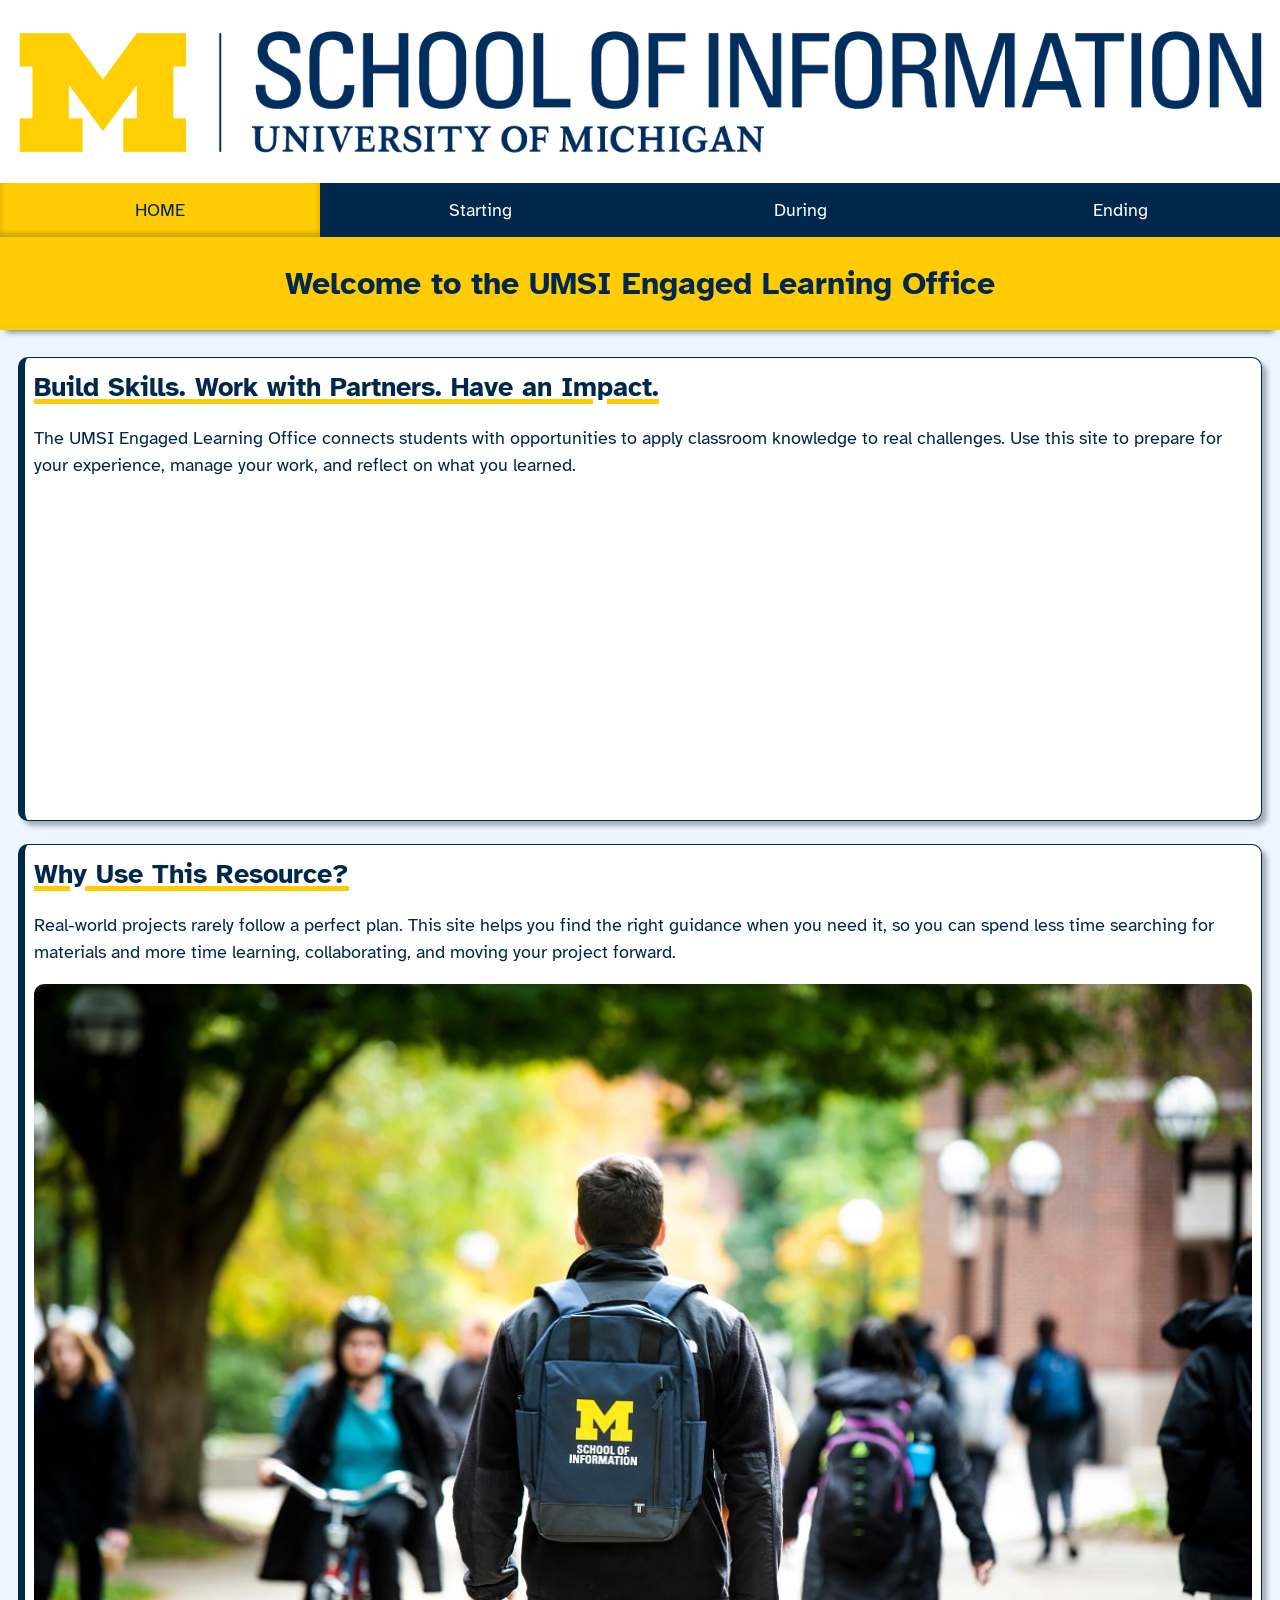
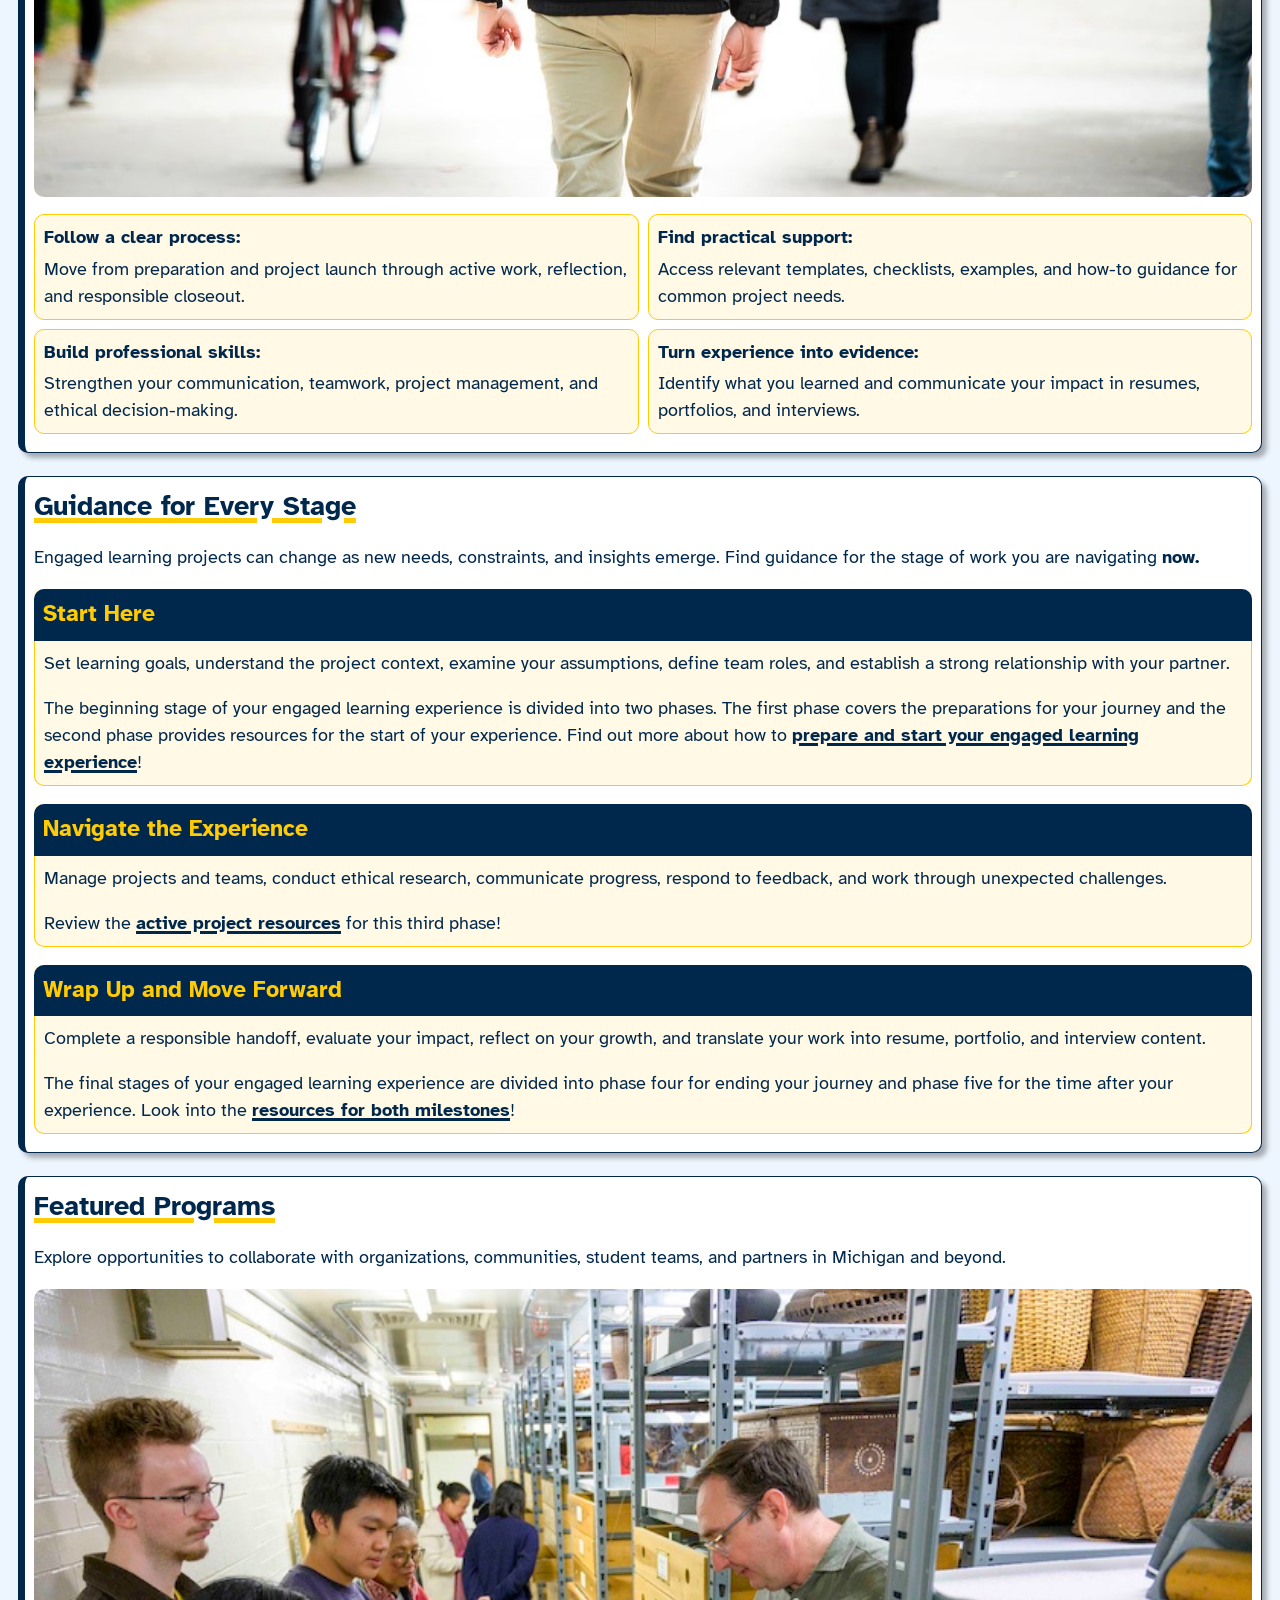
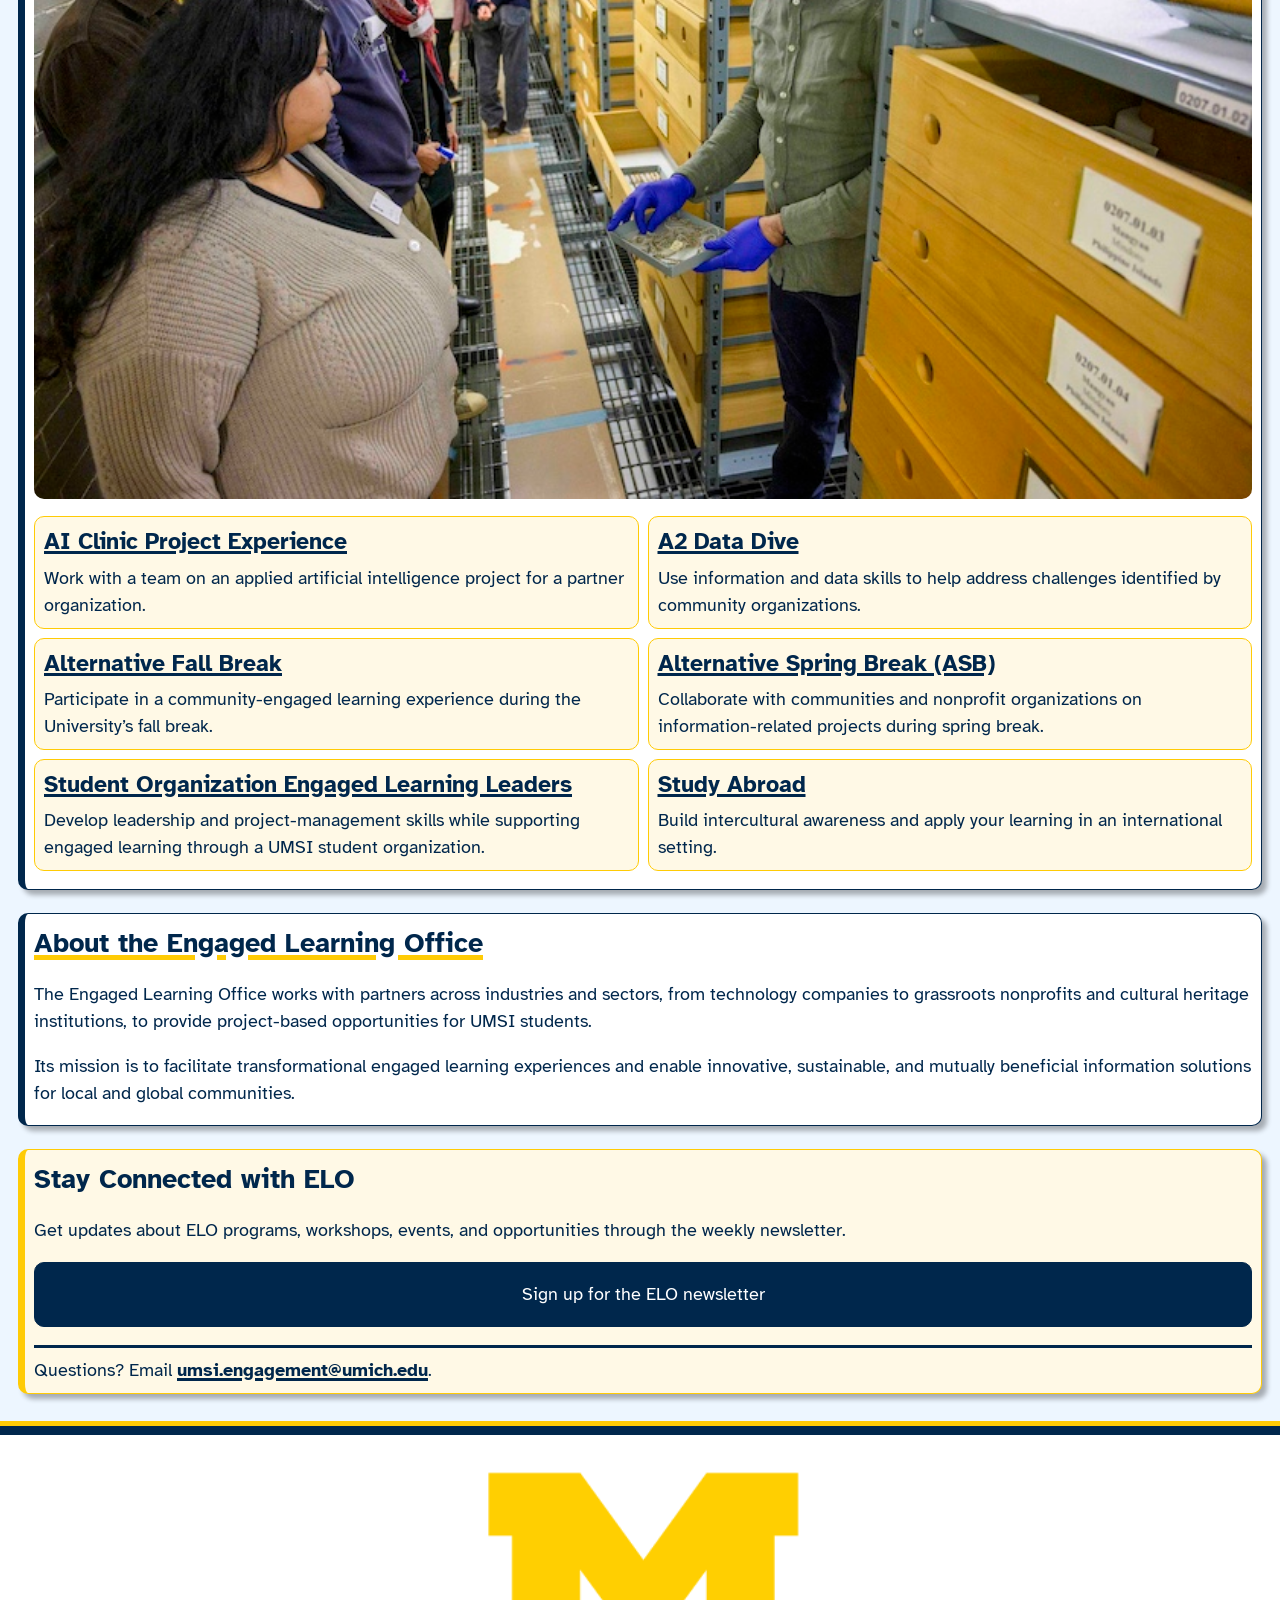
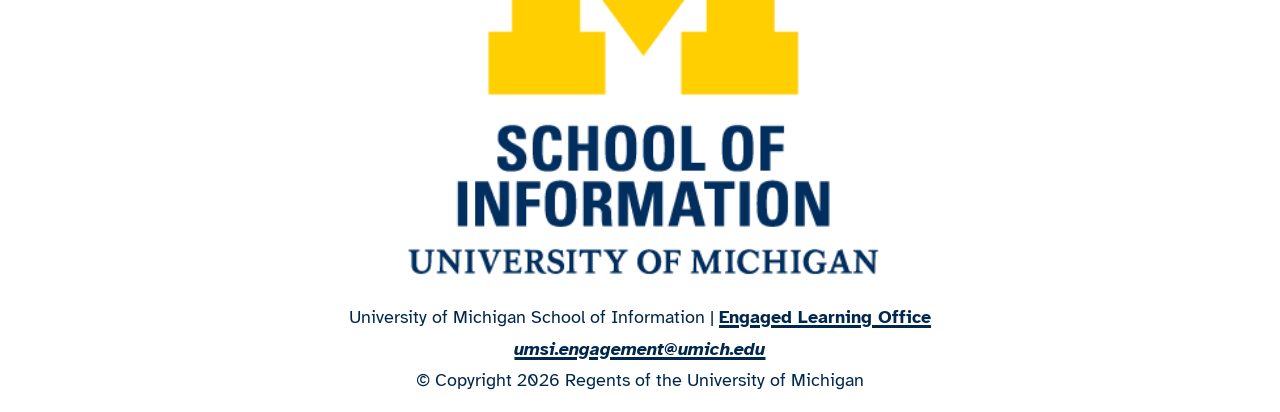
==== commit 164a4bd9: "Finish v1.5 better linking fonts" ====
--- a/index.html
+++ b/index.html
@@ -1,11 +1,14 @@
 <!DOCTYPE html>
 <html lang="en">
   <head>
-      <meta charset="UTF-8">
-      <meta name="viewport" content="width=device-width, initial-scale=1.0">
-      <link rel="stylesheet" href="css/html5reset.css">
-      <link rel="stylesheet" href="css/style.css">
-      <title>Engaged Learning Resources | UMSI</title>
+    <meta charset="UTF-8">
+    <meta name="viewport" content="width=device-width, initial-scale=1.0">
+    <link rel="preconnect" href="https://fonts.googleapis.com">
+    <link rel="preconnect" href="https://fonts.gstatic.com" crossorigin>
+    <link href="https://fonts.googleapis.com/css2?family=Atkinson+Hyperlegible:ital,wght@0,400;0,700;1,400;1,700&display=swap" rel="stylesheet">
+    <link rel="stylesheet" href="css/html5reset.css">
+    <link rel="stylesheet" href="css/style.css">
+    <title>Engaged Learning Resources | UMSI</title>
   </head>
 
   <body>
--- a/css/style.css
+++ b/css/style.css
@@ -4,9 +4,9 @@
     font-size: 18px;
 }
 
-/*(partly) taken from hw3*/
+/*(partly) taken from hw3 */
 body {
-    font-family: "Atkison Hyperlegible", "Nunito Sans", sans-serif;
+    font-family: "Atkinson Hyperlegible", Arial, sans-serif;
     line-height: 1.5;
     margin: 0;
     padding: 0;
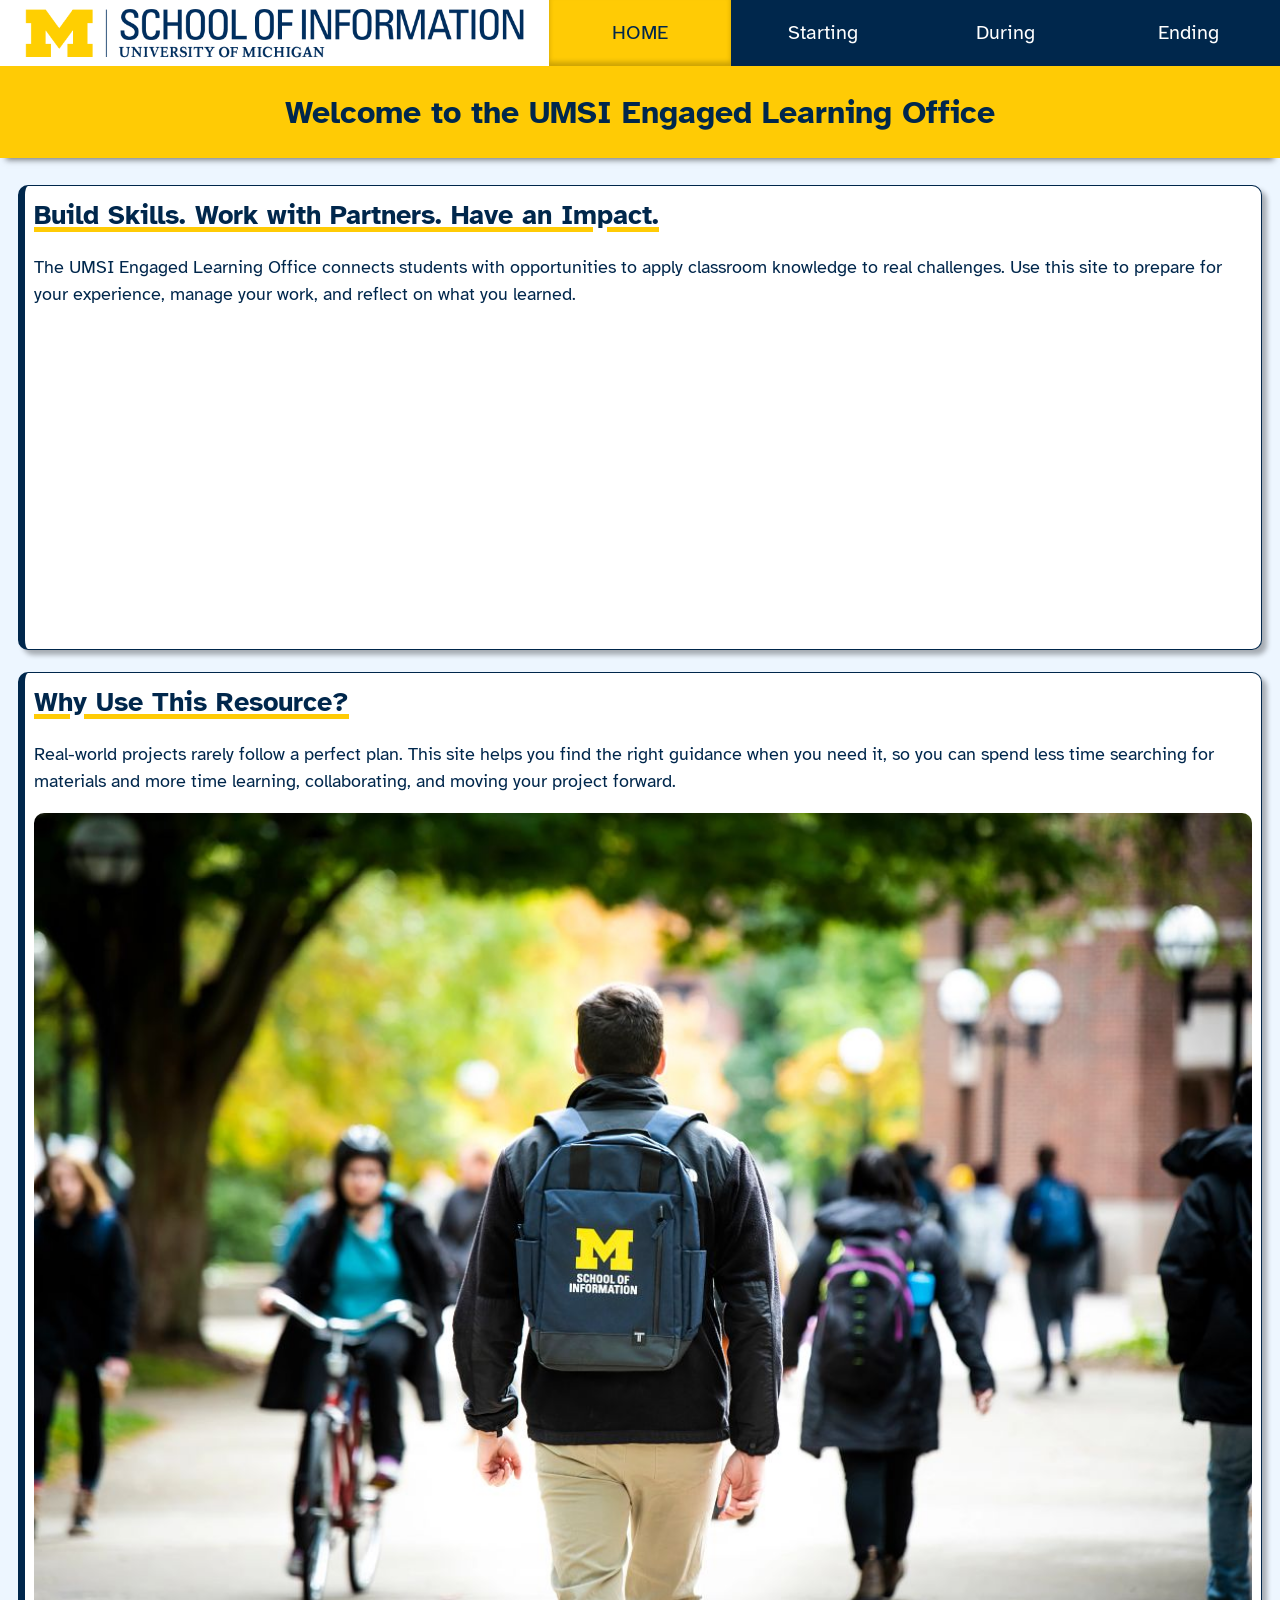
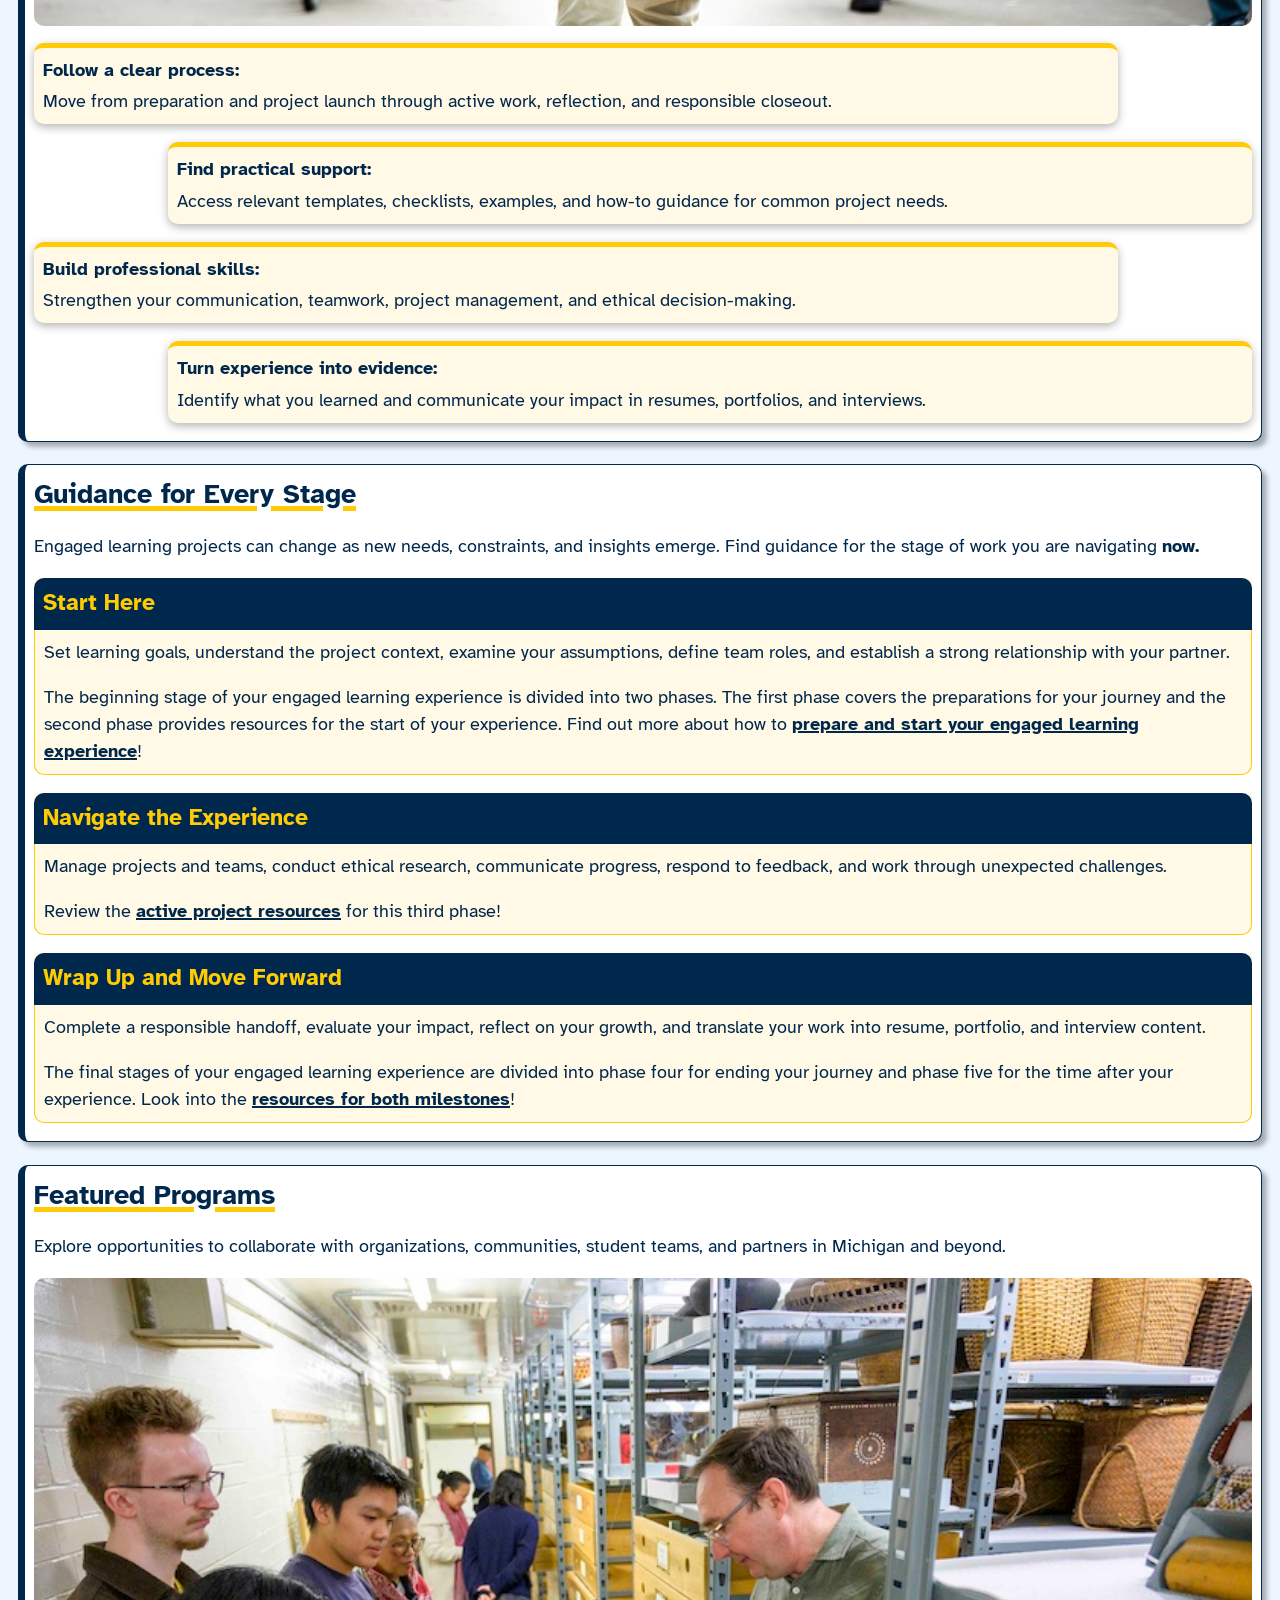
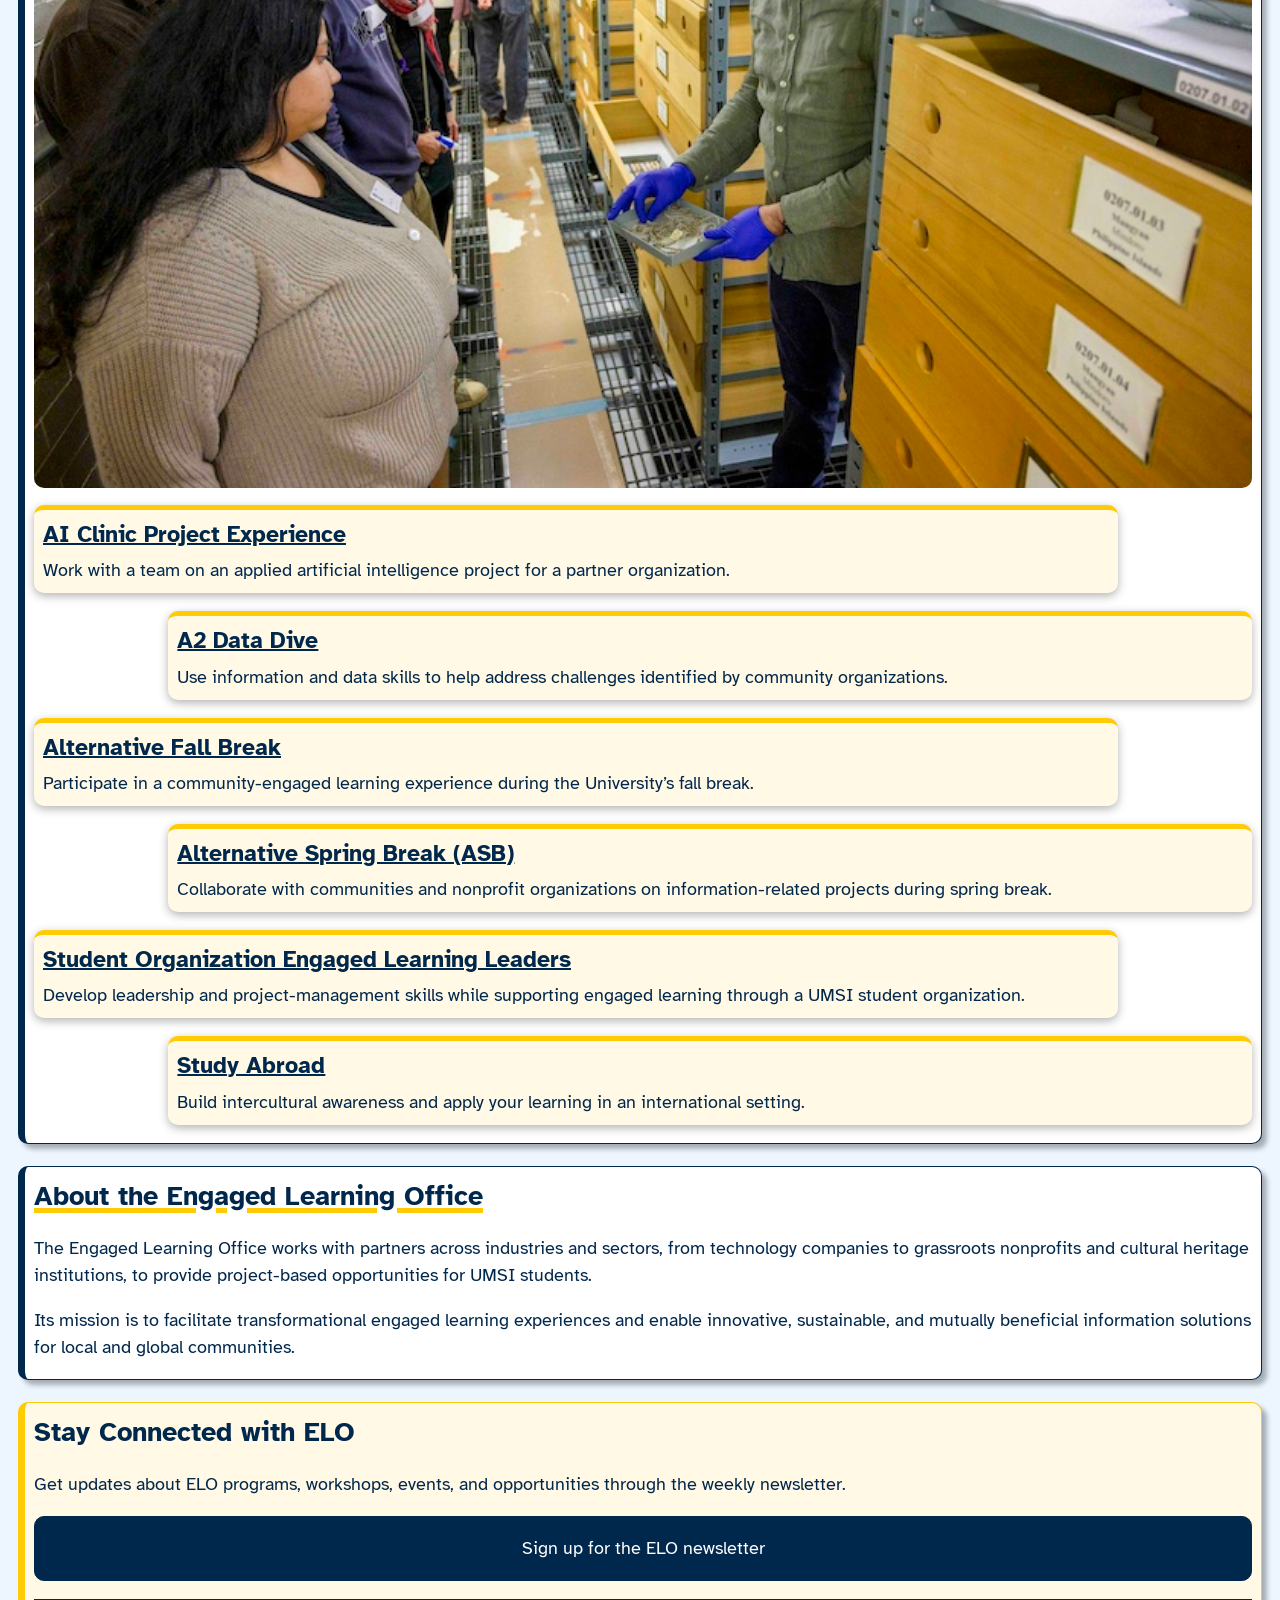
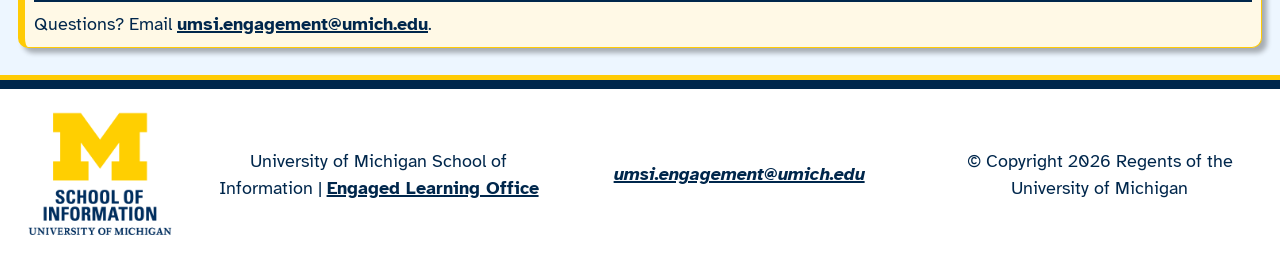
==== commit 91f9c469: "Improve hover styling with underline, add quick links to top of page, make year adapt automatically" ====
--- a/index.html
+++ b/index.html
@@ -6,6 +6,7 @@
     <link rel="preconnect" href="https://fonts.googleapis.com">
     <link rel="preconnect" href="https://fonts.gstatic.com" crossorigin>
     <link href="https://fonts.googleapis.com/css2?family=Atkinson+Hyperlegible:ital,wght@0,400;0,700;1,400;1,700&display=swap" rel="stylesheet">
+    <link rel="icon" href="images/favicon.ico">
     <link rel="stylesheet" href="css/html5reset.css">
     <link rel="stylesheet" href="css/style.css">
     <title>Engaged Learning Resources | UMSI</title>
@@ -124,7 +125,10 @@
       <address>
         <a href="mailto:umsi.engagement@umich.edu">umsi.engagement@umich.edu</a>
       </address>
-      <p>&copy; Copyright 2026 Regents of the University of Michigan</p>
+      <p>&copy; Copyright <span id="year"></span> Regents of the University of Michigan</p>
+      <script>
+        document.getElementById("year").innerHTML = new Date().getFullYear();
+      </script>
     </footer>
 
   </body>
--- a/css/style.css
+++ b/css/style.css
@@ -40,6 +40,13 @@
 .skip:focus {
     top: 1rem;
     left: 1rem;
+    outline-offset: 0;
+}
+
+:focus {
+    outline: 0.2rem solid #9a3324;
+    outline-offset: 0.1rem;
+    border-radius: 10px;
 }
 
 img.logo {
@@ -132,8 +139,8 @@
 
 .list_container {
     display: grid;
-    grid-template-columns: 1fr 1fr 1fr 1fr;
-    gap: 0.5rem;
+    grid-template-columns: 1fr 4fr 4fr 1fr;
+    gap: 1rem;
     list-style: none;
     margin-bottom: 1rem;
 }
@@ -144,30 +151,23 @@
 }
 
 .list_container li {
-    border: 0.1rem solid #FFCB05;
+    box-shadow: 0 3px 10px rgba(0, 0, 0, 0.3);
+    border-top: 0.3rem solid #FFCB05;
     border-radius: 10px;
     padding: 0.5rem;
     background-color: #FFF9E6;
 }
 
-.list_container li:nth-child(1) {
-    grid-column: 1 / span 2;
-    grid-row: 1 /span 2;
-}
-
-.list_container li:nth-child(2) {
-    grid-column: 3 / span 2;
-    grid-row: 1 /span 2;
-}
-
-.list_container li:nth-child(3) {
-    grid-column: 1 / span 2;
-    grid-row: 3 /span 2;
-}
-
-.list_container li:nth-child(4) {
-    grid-column: 3 / span 2;
-    grid-row: 3 /span 2;
+.list_container li:hover {
+    transform: scale(1.01);
+}
+
+.list_container li:nth-child(odd) {
+    grid-column: 1 / span 3;
+}
+
+.list_container li:nth-child(even) {
+    grid-column: 2 / span 3;
 }
 
 .guidance article {
@@ -203,9 +203,12 @@
 
 .guidance a {
     text-decoration-color: #00274C;
-    text-decoration-thickness: 0.15rem;
+    text-decoration-thickness: 0.1rem;
     font-weight: bold;
     color:#00274C;
+}
+.guidance a:hover {
+    text-decoration-thickness: 0.15rem;
 }
 
 #main {
@@ -216,46 +219,37 @@
 
 .featured_programs {
     display: grid;
-    grid-template-columns: 1fr 1fr 1fr 1fr;
-    gap: 0.5rem;
-    margin-bottom: 1rem;
-}
-
-.featured_programs article:nth-child(1) {
-    grid-column: 1 / span 2;
-    grid-row: 1 / span 2;
-}
-.featured_programs article:nth-child(2){
-    grid-column: 3 / span 2;
-    grid-row: 1 / span 2;
-}
-.featured_programs article:nth-child(3) {
-    grid-column: 1 / span 2;
-    grid-row: 3 / span 2;
-}
-.featured_programs article:nth-child(4){
-    grid-column: 3 / span 2;
-    grid-row: 3 / span 2;
-}
-.featured_programs article:nth-child(5) {
-    grid-column: 1 / span 2;
-    grid-row: 5 / span 2;
-}
-.featured_programs article:nth-child(6){
-    grid-column: 3 / span 2;
-    grid-row: 5 / span 2;
+    grid-template-columns: 1fr 4fr 4fr 1fr;
+    gap: 1rem;
+    margin-bottom: 1rem;
+}
+
+.featured_programs article:nth-child(odd) {
+    grid-column: 1 / span 3;
+}
+.featured_programs article:nth-child(even){
+    grid-column: 2 / span 3;
 }
 
 .featured_programs article {
-    border: 0.1rem solid #FFCB05;
+    box-shadow: 0 3px 10px rgba(0, 0, 0, 0.3);
+    border-top: 0.3rem solid #FFCB05;
     background-color: #FFF9E6;
     border-radius: 10px;
     padding: 0.5rem;
 }
+
+/*.featured_programs article:hover {
+    transform: scale(1.01);
+}*/
 
 .featured_programs article a {
     color:#00274C;
     font-weight: bold;
+    text-decoration-thickness: 0.1rem;
+}
+
+.featured_programs article a:hover {
     text-decoration-thickness: 0.15rem;
 }
 
@@ -282,11 +276,9 @@
 }
 
 aside div a {
+    display: block;
     text-decoration: none;
     color: #FFF;
-}
-
-aside div {
     margin: 1rem 0;
     padding: 1rem;
     background-color: #00274C;
@@ -295,6 +287,11 @@
     text-align: center;
 }
 
+aside div a:hover {
+    color: #FFCB05;
+    text-decoration: underline;
+}
+
 aside p:nth-of-type(2) {
     border-top: 0.2rem solid #00274C;
     padding-top: 0.5rem;
@@ -302,8 +299,12 @@
 
 aside p a {
     color: #00274C;
-    text-decoration-thickness: 0.15rem;
+    text-decoration-thickness: 0.1rem;
     font-weight: bold;
+}
+
+aside p a:hover {
+    text-decoration-thickness: 0.15rem;
 }
 
 .unordered_list li {
@@ -327,8 +328,12 @@
 
 .unordered_list a {
     color:#00274C;
-    text-decoration-thickness: 0.15rem;
+    text-decoration-thickness: 0.1rem;
     font-weight: bold;
+}
+
+.unordered_list a:hover {
+    text-decoration-thickness: 0.15rem;
 }
 
 ol {
@@ -434,8 +439,119 @@
     grid-column: 1 / -1;
 }
 
-footer a {
+footer a, section p a {
     color: #00274C;
     font-weight: bold;
-    text-decoration-thickness: 0.15rem;
+    text-decoration-thickness: 0.1rem;
+}
+footer a:hover, section p a:hover {
+    text-decoration-thickness: 0.15rem;
+}
+
+.reference_button {
+    display: flex;
+    justify-content: center;
+    gap: 0.5rem;
+    margin-bottom: 1rem;
+}
+
+.reference_button a {
+    display: flex;
+    justify-content: center;
+    align-content: center;
+    flex: 1;
+    display: block;
+    text-decoration: none;
+    color: #FFF;
+    margin: 0;
+    padding: 0.5rem;
+    background-color: #00274C;
+    border-radius: 10px;
+    text-align: center;
+}
+
+.reference_button a:hover {
+    color: #FFCB05;
+    text-decoration: underline;
+}
+
+@media screen and (min-width: 480px) {
+    header img.logo {
+        width: 75%;
+        margin-left: 1rem;
+    }
+}
+
+@media screen and (min-width: 768px) {
+    header {
+        display: grid;
+        grid-template-columns: 1fr 1fr;
+    }
+    header img.logo {
+        box-sizing: border-box;
+        width: 100%;
+        margin: 0;
+        padding: 0 0.75rem;
+        align-self: center;
+    }
+    h1 {
+        grid-column: 1 / -1;
+    }
+    nav ul {
+        height: 100%;
+    }
+    nav li {
+        display: flex;
+        align-items: center;
+        justify-content: center;
+    }
+
+    footer {
+        grid-template-columns: 1fr 3fr;
+        justify-items: start;
+        align-items: center;
+        column-gap: 2rem;
+        row-gap: 0;
+        text-align: start;
+    }
+    footer img {
+        grid-column: 1 / span 1;
+        grid-row: 1 / span 3;
+    }
+    footer p, footer address {
+        grid-column: 2 / -1;
+    }   
+}
+
+@media screen and (min-width: 1024px) {
+    header {
+        grid-template-columns: 3fr 4fr;
+    }
+    header img.logo {
+        padding: 0 1rem;
+    }
+    nav li a {
+        font-size: 110%;
+    }
+
+    footer {
+        grid-template-columns: 1fr 2fr 2fr 2fr;
+        justify-items: center;
+        text-align: center;
+    }
+    footer img {
+        grid-column: 1 / span 1;
+    }
+    footer p:first-of-type{
+        grid-column: 2 / span 1;
+    }
+    footer address {
+        grid-column: 3 / span 1;
+    }
+    footer p:last-of-type {
+        grid-column: 4 / span 1;
+    } 
+    footer img, footer p, footer address {
+        grid-row: 1;
+    }
 }
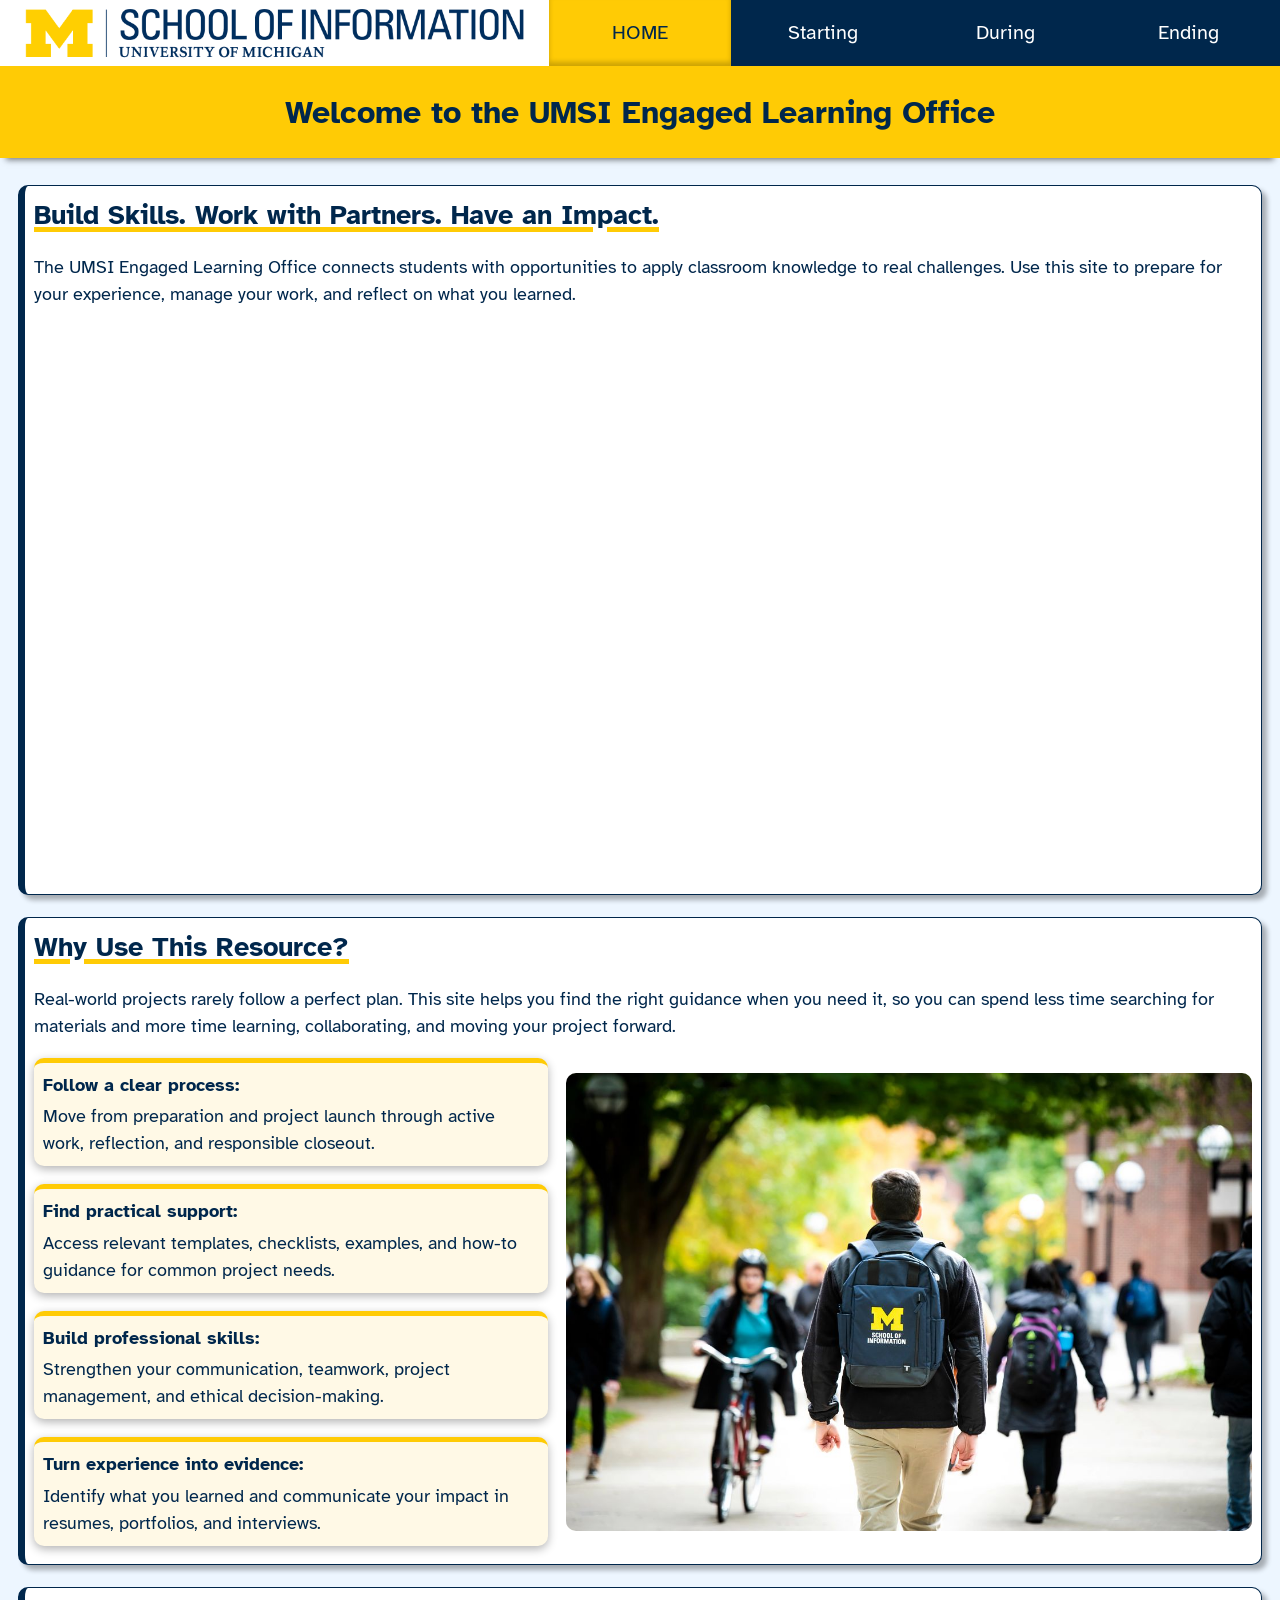
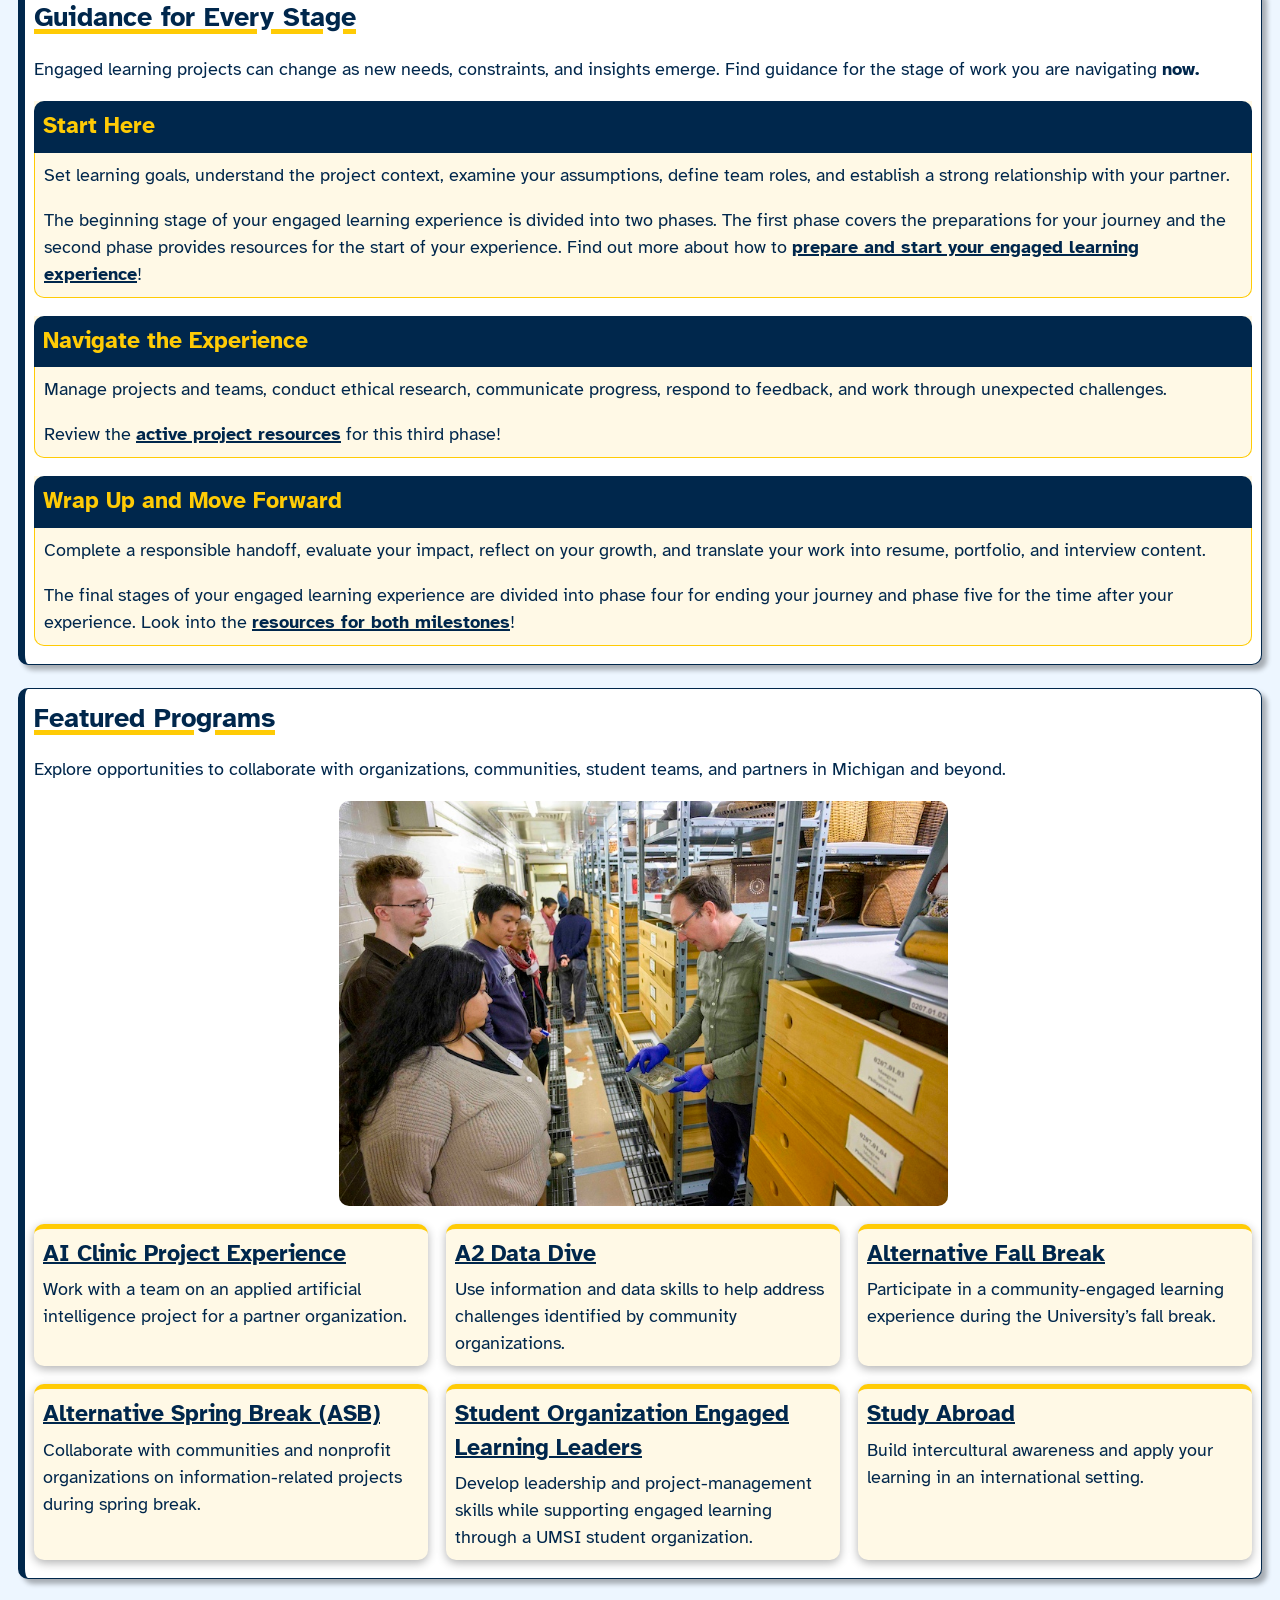
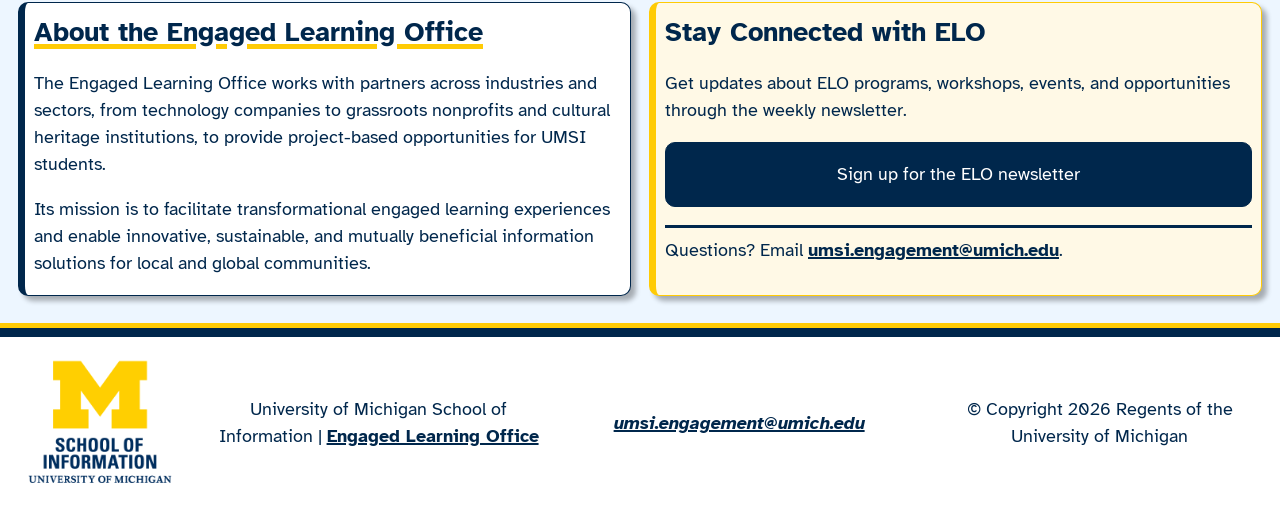
==== commit c41a4bab: "Finish v2.0" ====
--- a/index.html
+++ b/index.html
@@ -38,33 +38,37 @@
       <section>
         <h2>Why Use This Resource?</h2>
         <p>Real-world projects rarely follow a perfect plan. This site helps you find the right guidance when you need it, so you can spend less time searching for materials and more time learning, collaborating, and moving your project forward.</p>
-        <img src="images/UMSI_CampusFall_UMSIBackpack_02.jpg" alt="A student wears a UMSI backpack in fall on the University Campus.">
-        <ul class="list_container">
-          <li><strong>Follow a clear process:</strong> Move from preparation and project launch through active work, reflection, and responsible closeout.</li>
-          <li><strong>Find practical support:</strong> Access relevant templates, checklists, examples, and how-to guidance for common project needs.</li>
-          <li><strong>Build professional skills:</strong> Strengthen your communication, teamwork, project management, and ethical decision-making.</li>
-          <li><strong>Turn experience into evidence:</strong> Identify what you learned and communicate your impact in resumes, portfolios, and interviews.</li>
-        </ul>
+        <div class="resource">
+          <img src="images/UMSI_CampusFall_UMSIBackpack_02.jpg" alt="A student wears a UMSI backpack in fall on the University Campus.">
+          <ul class="list_container">
+            <li><strong>Follow a clear process:</strong> Move from preparation and project launch through active work, reflection, and responsible closeout.</li>
+            <li><strong>Find practical support:</strong> Access relevant templates, checklists, examples, and how-to guidance for common project needs.</li>
+            <li><strong>Build professional skills:</strong> Strengthen your communication, teamwork, project management, and ethical decision-making.</li>
+            <li><strong>Turn experience into evidence:</strong> Identify what you learned and communicate your impact in resumes, portfolios, and interviews.</li>
+          </ul>
+        </div>
       </section>
 
       <section class="guidance">
         <h2>Guidance for Every Stage</h2>
         <p>Engaged learning projects can change as new needs, constraints, and insights emerge. Find guidance for the stage of work you are navigating <strong>now.</strong></p>
-        <article>
-          <h3>Start Here</h3>
-          <p>Set learning goals, understand the project context, examine your assumptions, define team roles, and establish a strong relationship with your partner.</p>
-          <p>The beginning stage of your engaged learning experience is divided into two phases. The first phase covers the preparations for your journey and the second phase provides resources for the start of your experience. Find out more about how to <a href="starting.html">prepare and start your engaged learning experience</a>!</p>
-        </article>
-        <article>
-          <h3>Navigate the Experience</h3>
-          <p>Manage projects and teams, conduct ethical research, communicate progress, respond to feedback, and work through unexpected challenges.</p>
-          <p>Review the <a href="during.html">active project resources</a> for this third phase!</p>
-        </article>
-        <article>
-          <h3>Wrap Up and Move Forward</h3>
-          <p>Complete a responsible handoff, evaluate your impact, reflect on your growth, and translate your work into resume, portfolio, and interview content.</p>
-          <p>The final stages of your engaged learning experience are divided into phase four for ending your journey and phase five for the time after your experience. Look into the <a href="ending.html">resources for both milestones</a>!</p>
-        </article>
+        <div class="guidance_articles">
+          <article>
+            <h3>Start Here</h3>
+            <p>Set learning goals, understand the project context, examine your assumptions, define team roles, and establish a strong relationship with your partner.</p>
+            <p>The beginning stage of your engaged learning experience is divided into two phases. The first phase covers the preparations for your journey and the second phase provides resources for the start of your experience. Find out more about how to <a href="starting.html">prepare and start your engaged learning experience</a>!</p>
+          </article>
+          <article>
+            <h3>Navigate the Experience</h3>
+            <p>Manage projects and teams, conduct ethical research, communicate progress, respond to feedback, and work through unexpected challenges.</p>
+            <p>Review the <a href="during.html">active project resources</a> for this third phase!</p>
+          </article>
+          <article>
+            <h3>Wrap Up and Move Forward</h3>
+            <p>Complete a responsible handoff, evaluate your impact, reflect on your growth, and translate your work into resume, portfolio, and interview content.</p>
+            <p>The final stages of your engaged learning experience are divided into phase four for ending your journey and phase five for the time after your experience. Look into the <a href="ending.html">resources for both milestones</a>!</p>
+          </article>
+        </div>
       </section>
 
       <section>
@@ -99,20 +103,22 @@
         </div>
       </section>
 
-      <section>
-        <h2>About the Engaged Learning Office</h2>
-        <p>The Engaged Learning Office works with partners across industries and sectors, from technology companies to grassroots nonprofits and cultural heritage institutions, to provide project-based opportunities for UMSI students.</p>
-        <p>Its mission is to facilitate transformational engaged learning experiences and enable innovative, sustainable, and mutually beneficial information solutions for local and global communities.</p>
-      </section>
+      <div class="about_contact">
+        <section>
+          <h2>About the Engaged Learning Office</h2>
+          <p>The Engaged Learning Office works with partners across industries and sectors, from technology companies to grassroots nonprofits and cultural heritage institutions, to provide project-based opportunities for UMSI students.</p>
+          <p>Its mission is to facilitate transformational engaged learning experiences and enable innovative, sustainable, and mutually beneficial information solutions for local and global communities.</p>
+        </section>
 
-      <aside>
-        <h2>Stay Connected with ELO</h2>
-        <p>Get updates about ELO programs, workshops, events, and opportunities through the weekly newsletter.</p>
-        <div>
-          <a href="https://umsi.info/elo-newsletter"> Sign up for the ELO newsletter</a>
-        </div>
-        <p>Questions? Email <a href="mailto:umsi.engagement@umich.edu">umsi.engagement@umich.edu</a>.</p>
-      </aside>
+        <aside>
+          <h2>Stay Connected with ELO</h2>
+          <p>Get updates about ELO programs, workshops, events, and opportunities through the weekly newsletter.</p>
+          <div>
+            <a href="https://umsi.info/elo-newsletter"> Sign up for the ELO newsletter</a>
+          </div>
+          <p>Questions? Email <a href="mailto:umsi.engagement@umich.edu">umsi.engagement@umich.edu</a>.</p>
+        </aside>
+      </div>
 
       <!-- Content taken & modified from UMGPT with the prompt, "Write me a webpage of intro content to help meet the following requirements - this is for the home page": and then pasted in the client objectives & project requirements"
       UMGPT. (2026). UMGPT ( GPT-5.6 Sol September 7th version) [Large language model]. -->
--- a/css/style.css
+++ b/css/style.css
@@ -108,6 +108,7 @@
 
 iframe {
     width: 100%;
+    margin-bottom: 1rem;
 }
 
 img {
@@ -239,10 +240,6 @@
     padding: 0.5rem;
 }
 
-/*.featured_programs article:hover {
-    transform: scale(1.01);
-}*/
-
 .featured_programs article a {
     color:#00274C;
     font-weight: bold;
@@ -268,7 +265,7 @@
     border-radius: 10px;
     box-shadow: 5px 5px 5px rgba(0, 0, 0, 0.3);
     background-color: #FFF9E6;
-    margin-bottom: 1rem;
+    margin-bottom: 1.25rem;
 }
 
 aside h2 {
@@ -417,7 +414,7 @@
     background-color: #FFF9E6;
 }
 
-caption {
+caption, label {
     position: absolute;
     top: -100px;
 }
@@ -475,6 +472,34 @@
     text-decoration: underline;
 }
 
+textarea {
+    box-sizing: border-box;
+    resize: none;
+    width: 100%;
+    height: 12rem;
+    margin-bottom: 0.25rem;
+    border: 0.1rem solid #00274C;
+    border-radius: 10px;
+    font: inherit;
+    padding: 0.5rem;
+}
+
+button {
+    background-color: #00274C;
+    color: white;
+    padding: 0.25rem 0.5rem;
+    font: inherit;
+    border-radius: 10px;
+    border: none;
+}
+button:hover {
+    color:#FFCB05;
+    text-decoration: underline;
+}
+.reflection_buttons {
+    margin-bottom: 1rem;
+}
+
 @media screen and (min-width: 480px) {
     header img.logo {
         width: 75%;
@@ -520,7 +545,58 @@
     }
     footer p, footer address {
         grid-column: 2 / -1;
-    }   
+    }
+    section img {
+        display: block;
+        width: 65%;
+        margin: 0 auto 1rem;
+    }
+
+    .list_container li:nth-child(odd){
+        grid-column: 1 / span 2;
+    }
+    .list_container li:nth-child(even){
+        grid-column: 3 / span 2;
+    }
+
+    .featured_programs article:nth-child(odd){
+        grid-column: 1 / span 2;
+    }
+    .featured_programs article:nth-child(even){
+        grid-column: 3 / span 2;
+    }
+
+    .about_contact {
+        display: flex;
+        gap: 1rem;
+        margin-bottom: 1rem;
+    }
+
+    .about_contact > * {
+        flex: 1 1 auto;
+    }
+
+    .about_contact section, .about_contact aside {
+        box-sizing: border-box;
+        flex: 1;
+        margin: 0;
+    }
+
+    .phase_guiding ul {
+        display: grid;
+        grid-template-columns: 1fr 1fr 1fr;
+        gap: 0.75rem;
+    }
+    .phase_guiding li {
+        margin-bottom: 1rem;
+    }
+
+    iframe {
+        display: block;
+        width: 90%;
+        height: 500px;
+        margin: 1rem auto;
+    }
 }
 
 @media screen and (min-width: 1024px) {
@@ -554,4 +630,80 @@
     footer img, footer p, footer address {
         grid-row: 1;
     }
+
+    section img {
+        width: 50%;
+    }
+
+    .featured_programs {
+        grid-template-columns: 1fr 1fr 1fr;
+    }
+    .featured_programs article:nth-child(3n+1){
+        grid-column: 1 / span 1;
+    }
+    .featured_programs article:nth-child(3n+2){
+        grid-column: 2 / span 1;
+    }
+    .featured_programs article:nth-child(3n){
+        grid-column: 3 / span 1;
+    }
+
+    iframe {
+        width: 80%;
+        height: 550px;
+    }
+
+    .resource, .phase_grouping{
+        display: grid;
+        align-items: center;
+        gap: 1rem;
+        margin-bottom: 1rem;
+    }
+    .resource {
+        grid-template-columns: 3fr 4fr;
+    }
+    .phase_grouping {
+        grid-template-columns: 5fr 4fr;
+    }
+    .resource img, .phase_grouping img{
+        width: 100%;
+        grid-column: 2 / span 1;
+        grid-row: 1;
+        margin: 0;
+    }
+    .resource .list_container {
+        grid-template-columns: 1fr;
+        margin-bottom: 0;
+    }
+    .resource .list_container li:nth-child(odd), .resource .list_container li:nth-child(even) {
+        grid-column: 1 / span 1;
+    }
+    .phase_grouping article {
+        grid-column: 1 / span 1;
+        grid-row: 1;
+    }
+    .phase_grouping p:last-of-type {
+        margin-bottom: 0;
+    }
+
+    .checklists {
+        display: grid;
+        grid-template-columns: 1fr 1fr;
+        gap: 1rem;
+    }
+
+    .wrap_404 {
+        display: grid;
+        grid-template-columns: 2fr 3fr;
+        gap: 1rem;
+        align-items: center;
+    }
+    .wrap_404_text {
+        grid-column: 1 / span 1;
+        padding: 0 3rem 0 3rem;
+    }
+    .wrap_404 img {
+        width: 100%;
+        grid-column: 2 / span 1;
+    }
 }
